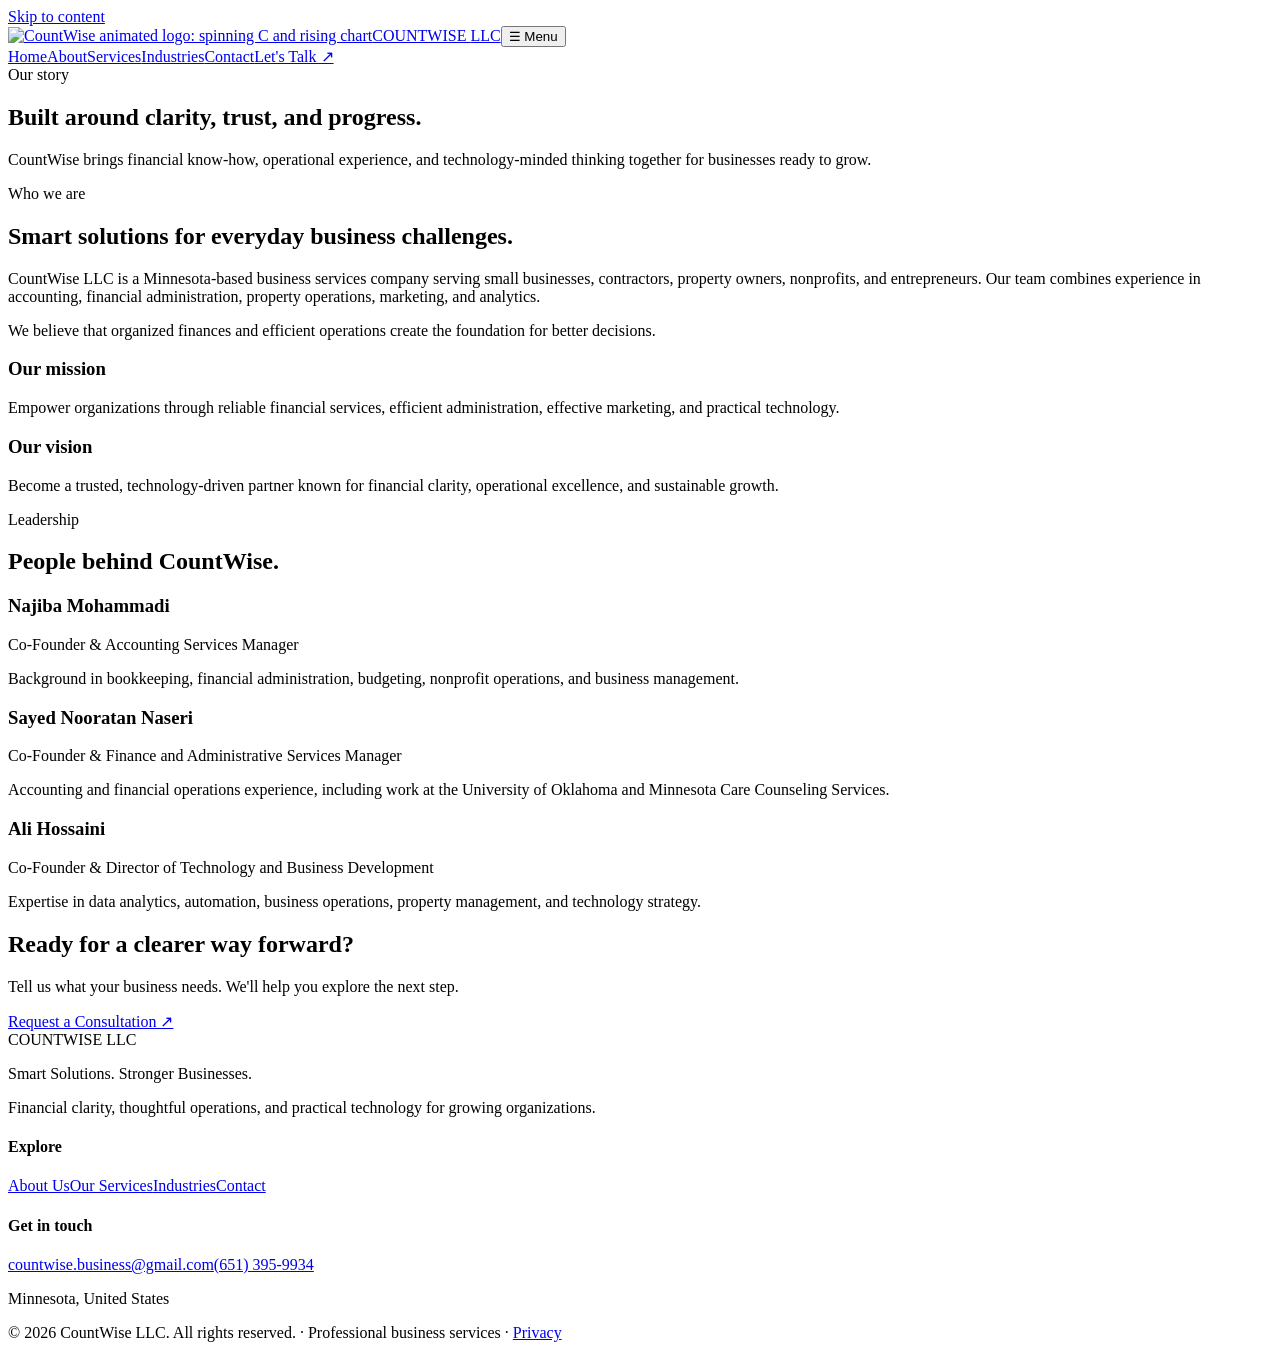
==== about.html @ b2b91c50 "Add files" ====
<!doctype html><html lang="en"><head><meta charset="utf-8"><meta name="viewport" content="width=device-width,initial-scale=1"><title>About Our Team | CountWise LLC</title><meta name="description" content="Meet the CountWise LLC leadership team and learn about our mission, vision and approach to business services."><meta name="theme-color" content="#091814"><link rel="canonical" href="https://countwisellc.com/about.html"><link rel="icon" href="assets/favicon.png" type="image/png"><link rel="stylesheet" href="assets/style.css"><meta property="og:type" content="website"><meta property="og:title" content="About Our Team | CountWise LLC"><meta property="og:description" content="Meet the CountWise LLC leadership team and learn about our mission, vision and approach to business services."><meta property="og:image" content="https://countwisellc.com/assets/countwise-logo.jpg"><meta property="og:url" content="https://countwisellc.com/about.html"><script type="application/ld+json">{"@context":"https://schema.org","@type":"ProfessionalService","name":"CountWise LLC","url":"https://countwisellc.com","email":"countwise.business@gmail.com","telephone":"+1-651-395-9934","areaServed":{"@type":"State","name":"Minnesota"},"description":"Bookkeeping, financial management, administrative services, marketing and technology solutions."}</script></head><body><a class="skip" href="#main">Skip to content</a><header class="top"><div class="container nav"><a class="brand" href="index.html" aria-label="CountWise LLC home"><img class="brandmark" src="assets/countwise-animated-mark.svg" alt="CountWise animated logo: spinning C and rising chart"><span>COUNTWISE <span>LLC</span></span></a><button class="menu" aria-label="Toggle navigation" aria-expanded="false" aria-controls="main-nav">☰ Menu</button><nav class="navlinks" id="main-nav" aria-label="Main navigation"><a href="index.html" class="" >Home</a><a href="about.html" class="active" aria-current="page">About</a><a href="services.html" class="" >Services</a><a href="industries.html" class="" >Industries</a><a href="contact.html" class="" >Contact</a><a class="button" href="contact.html">Let's Talk ↗</a></nav></div></header><main id="main"><section class="pagehero"><div class="container"><div class="eyebrow">Our story</div><h1>Built around clarity, trust, and progress.</h1><p>CountWise brings financial know-how, operational experience, and technology-minded thinking together for businesses ready to grow.</p></div></section><section class="section white"><div class="container split"><div><div class="eyebrow">Who we are</div><h2>Smart solutions for everyday business challenges.</h2><p>CountWise LLC is a Minnesota-based business services company serving small businesses, contractors, property owners, nonprofits, and entrepreneurs. Our team combines experience in accounting, financial administration, property operations, marketing, and analytics.</p><p>We believe that organized finances and efficient operations create the foundation for better decisions.</p></div><div class="featurebox"><h3>Our mission</h3><p>Empower organizations through reliable financial services, efficient administration, effective marketing, and practical technology.</p><h3>Our vision</h3><p>Become a trusted, technology-driven partner known for financial clarity, operational excellence, and sustainable growth.</p></div></div></section><section class="section"><div class="container"><div class="sectionhead"><div class="eyebrow">Leadership</div><h2>People behind CountWise.</h2></div><div class="team"><article class="card"><h3>Najiba Mohammadi</h3><div class="role">Co-Founder & Accounting Services Manager</div><p>Background in bookkeeping, financial administration, budgeting, nonprofit operations, and business management.</p></article><article class="card"><h3>Sayed Nooratan Naseri</h3><div class="role">Co-Founder & Finance and Administrative Services Manager</div><p>Accounting and financial operations experience, including work at the University of Oklahoma and Minnesota Care Counseling Services.</p></article><article class="card"><h3>Ali Hossaini</h3><div class="role">Co-Founder & Director of Technology and Business Development</div><p>Expertise in data analytics, automation, business operations, property management, and technology strategy.</p></article></div></div></section></main><section class="cta"><div class="container cta-inner"><div><h2>Ready for a clearer way forward?</h2><p>Tell us what your business needs. We'll help you explore the next step.</p></div><a class="button" href="contact.html">Request a Consultation ↗</a></div></section><footer class="footer"><div class="container"><div class="footgrid"><div><div class="brand">COUNTWISE <span>LLC</span></div><p>Smart Solutions. Stronger Businesses.</p><p>Financial clarity, thoughtful operations, and practical technology for growing organizations.</p></div><div><h4>Explore</h4><a href="about.html">About Us</a><a href="services.html">Our Services</a><a href="industries.html">Industries</a><a href="contact.html">Contact</a></div><div><h4>Get in touch</h4><a href="mailto:countwise.business@gmail.com">countwise.business@gmail.com</a><a href="tel:+16513959934">(651) 395-9934</a><p>Minnesota, United States</p></div></div><div class="copyright">© <span id="year">2026</span> CountWise LLC. All rights reserved. · Professional business services · <a style="display:inline" href="privacy.html">Privacy</a></div></div></footer><script src="assets/site.js" defer></script><script>document.getElementById('year').textContent=new Date().getFullYear()</script></body></html>
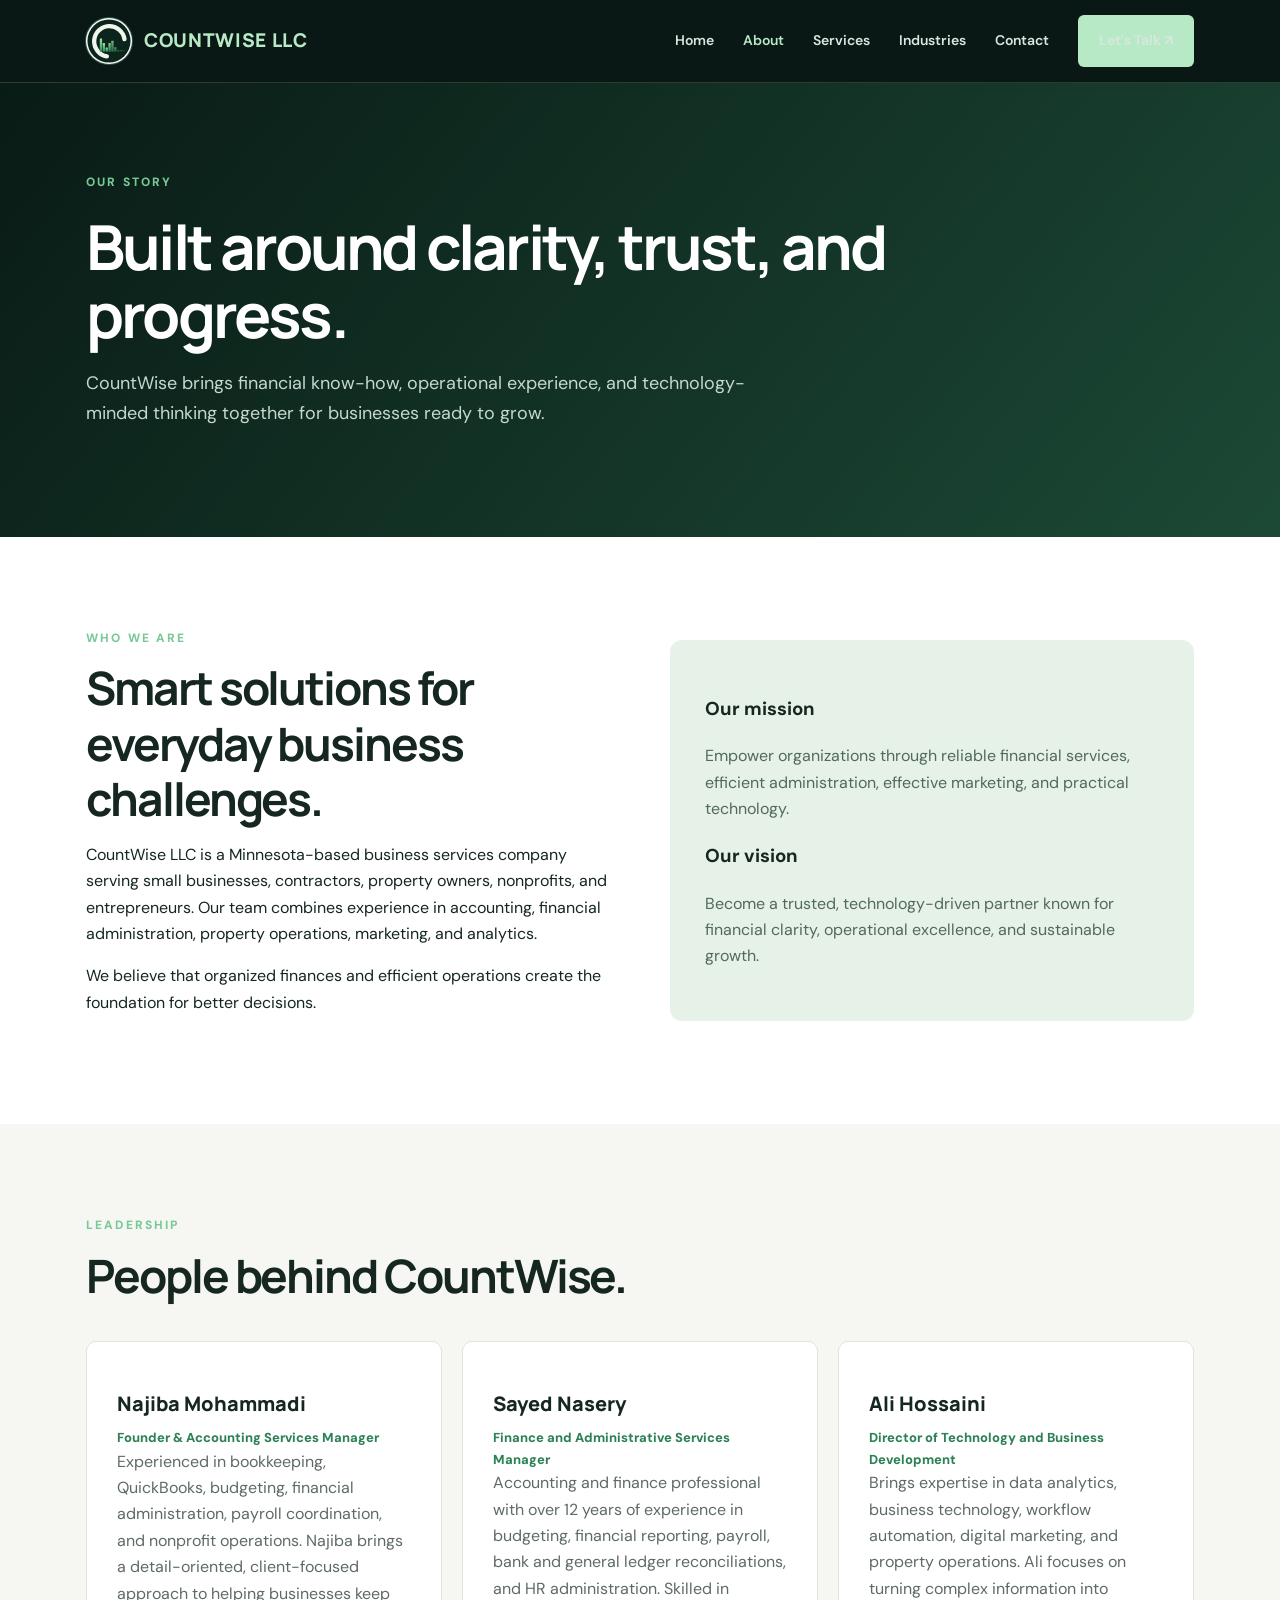
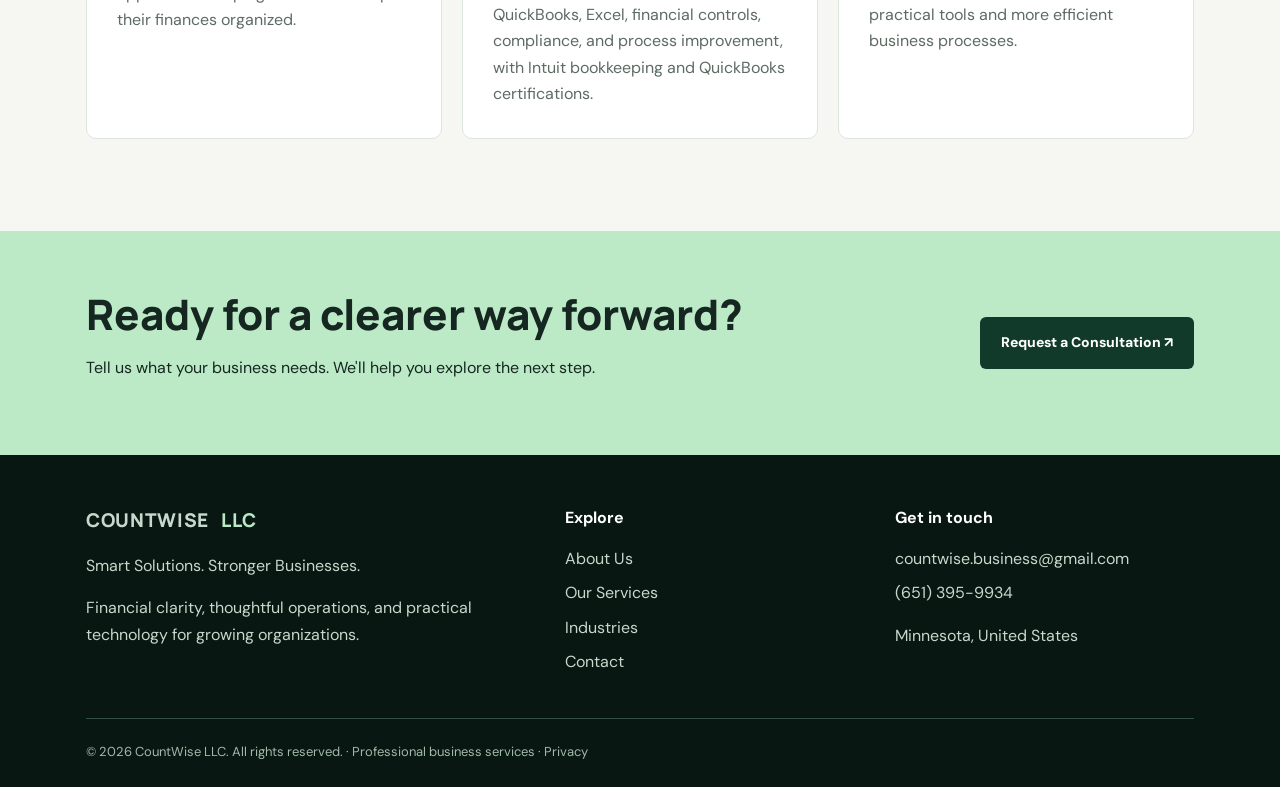
==== commit 8f855b9f: "Update CountWise leadership: Najiba founder; refreshed Sayed and Ali profiles" ====
--- a/about.html
+++ b/about.html
@@ -1 +1 @@
-<!doctype html><html lang="en"><head><meta charset="utf-8"><meta name="viewport" content="width=device-width,initial-scale=1"><title>About Our Team | CountWise LLC</title><meta name="description" content="Meet the CountWise LLC leadership team and learn about our mission, vision and approach to business services."><meta name="theme-color" content="#091814"><link rel="canonical" href="https://countwisellc.com/about.html"><link rel="icon" href="assets/favicon.png" type="image/png"><link rel="stylesheet" href="assets/style.css"><meta property="og:type" content="website"><meta property="og:title" content="About Our Team | CountWise LLC"><meta property="og:description" content="Meet the CountWise LLC leadership team and learn about our mission, vision and approach to business services."><meta property="og:image" content="https://countwisellc.com/assets/countwise-logo.jpg"><meta property="og:url" content="https://countwisellc.com/about.html"><script type="application/ld+json">{"@context":"https://schema.org","@type":"ProfessionalService","name":"CountWise LLC","url":"https://countwisellc.com","email":"countwise.business@gmail.com","telephone":"+1-651-395-9934","areaServed":{"@type":"State","name":"Minnesota"},"description":"Bookkeeping, financial management, administrative services, marketing and technology solutions."}</script></head><body><a class="skip" href="#main">Skip to content</a><header class="top"><div class="container nav"><a class="brand" href="index.html" aria-label="CountWise LLC home"><img class="brandmark" src="assets/countwise-animated-mark.svg" alt="CountWise animated logo: spinning C and rising chart"><span>COUNTWISE <span>LLC</span></span></a><button class="menu" aria-label="Toggle navigation" aria-expanded="false" aria-controls="main-nav">☰ Menu</button><nav class="navlinks" id="main-nav" aria-label="Main navigation"><a href="index.html" class="" >Home</a><a href="about.html" class="active" aria-current="page">About</a><a href="services.html" class="" >Services</a><a href="industries.html" class="" >Industries</a><a href="contact.html" class="" >Contact</a><a class="button" href="contact.html">Let's Talk ↗</a></nav></div></header><main id="main"><section class="pagehero"><div class="container"><div class="eyebrow">Our story</div><h1>Built around clarity, trust, and progress.</h1><p>CountWise brings financial know-how, operational experience, and technology-minded thinking together for businesses ready to grow.</p></div></section><section class="section white"><div class="container split"><div><div class="eyebrow">Who we are</div><h2>Smart solutions for everyday business challenges.</h2><p>CountWise LLC is a Minnesota-based business services company serving small businesses, contractors, property owners, nonprofits, and entrepreneurs. Our team combines experience in accounting, financial administration, property operations, marketing, and analytics.</p><p>We believe that organized finances and efficient operations create the foundation for better decisions.</p></div><div class="featurebox"><h3>Our mission</h3><p>Empower organizations through reliable financial services, efficient administration, effective marketing, and practical technology.</p><h3>Our vision</h3><p>Become a trusted, technology-driven partner known for financial clarity, operational excellence, and sustainable growth.</p></div></div></section><section class="section"><div class="container"><div class="sectionhead"><div class="eyebrow">Leadership</div><h2>People behind CountWise.</h2></div><div class="team"><article class="card"><h3>Najiba Mohammadi</h3><div class="role">Co-Founder & Accounting Services Manager</div><p>Background in bookkeeping, financial administration, budgeting, nonprofit operations, and business management.</p></article><article class="card"><h3>Sayed Nooratan Naseri</h3><div class="role">Co-Founder & Finance and Administrative Services Manager</div><p>Accounting and financial operations experience, including work at the University of Oklahoma and Minnesota Care Counseling Services.</p></article><article class="card"><h3>Ali Hossaini</h3><div class="role">Co-Founder & Director of Technology and Business Development</div><p>Expertise in data analytics, automation, business operations, property management, and technology strategy.</p></article></div></div></section></main><section class="cta"><div class="container cta-inner"><div><h2>Ready for a clearer way forward?</h2><p>Tell us what your business needs. We'll help you explore the next step.</p></div><a class="button" href="contact.html">Request a Consultation ↗</a></div></section><footer class="footer"><div class="container"><div class="footgrid"><div><div class="brand">COUNTWISE <span>LLC</span></div><p>Smart Solutions. Stronger Businesses.</p><p>Financial clarity, thoughtful operations, and practical technology for growing organizations.</p></div><div><h4>Explore</h4><a href="about.html">About Us</a><a href="services.html">Our Services</a><a href="industries.html">Industries</a><a href="contact.html">Contact</a></div><div><h4>Get in touch</h4><a href="mailto:countwise.business@gmail.com">countwise.business@gmail.com</a><a href="tel:+16513959934">(651) 395-9934</a><p>Minnesota, United States</p></div></div><div class="copyright">© <span id="year">2026</span> CountWise LLC. All rights reserved. · Professional business services · <a style="display:inline" href="privacy.html">Privacy</a></div></div></footer><script src="assets/site.js" defer></script><script>document.getElementById('year').textContent=new Date().getFullYear()</script></body></html>+<!doctype html><html lang="en"><head><meta charset="utf-8"><meta name="viewport" content="width=device-width,initial-scale=1"><title>About Our Team | CountWise LLC</title><meta name="description" content="Meet the CountWise LLC leadership team and learn about our mission, vision and approach to business services."><meta name="theme-color" content="#091814"><link rel="canonical" href="https://countwisellc.com/about.html"><link rel="icon" href="assets/favicon.png" type="image/png"><link rel="stylesheet" href="assets/style.css"><meta property="og:type" content="website"><meta property="og:title" content="About Our Team | CountWise LLC"><meta property="og:description" content="Meet the CountWise LLC leadership team and learn about our mission, vision and approach to business services."><meta property="og:image" content="https://countwisellc.com/assets/countwise-logo.jpg"><meta property="og:url" content="https://countwisellc.com/about.html"><script type="application/ld+json">{"@context":"https://schema.org","@type":"ProfessionalService","name":"CountWise LLC","url":"https://countwisellc.com","email":"countwise.business@gmail.com","telephone":"+1-651-395-9934","areaServed":{"@type":"State","name":"Minnesota"},"description":"Bookkeeping, financial management, administrative services, marketing and technology solutions."}</script></head><body><a class="skip" href="#main">Skip to content</a><header class="top"><div class="container nav"><a class="brand" href="index.html" aria-label="CountWise LLC home"><img class="brandmark" src="assets/countwise-animated-mark.svg" alt="CountWise animated logo: spinning C and rising chart"><span>COUNTWISE <span>LLC</span></span></a><button class="menu" aria-label="Toggle navigation" aria-expanded="false" aria-controls="main-nav">☰ Menu</button><nav class="navlinks" id="main-nav" aria-label="Main navigation"><a href="index.html" class="" >Home</a><a href="about.html" class="active" aria-current="page">About</a><a href="services.html" class="" >Services</a><a href="industries.html" class="" >Industries</a><a href="contact.html" class="" >Contact</a><a class="button" href="contact.html">Let's Talk ↗</a></nav></div></header><main id="main"><section class="pagehero"><div class="container"><div class="eyebrow">Our story</div><h1>Built around clarity, trust, and progress.</h1><p>CountWise brings financial know-how, operational experience, and technology-minded thinking together for businesses ready to grow.</p></div></section><section class="section white"><div class="container split"><div><div class="eyebrow">Who we are</div><h2>Smart solutions for everyday business challenges.</h2><p>CountWise LLC is a Minnesota-based business services company serving small businesses, contractors, property owners, nonprofits, and entrepreneurs. Our team combines experience in accounting, financial administration, property operations, marketing, and analytics.</p><p>We believe that organized finances and efficient operations create the foundation for better decisions.</p></div><div class="featurebox"><h3>Our mission</h3><p>Empower organizations through reliable financial services, efficient administration, effective marketing, and practical technology.</p><h3>Our vision</h3><p>Become a trusted, technology-driven partner known for financial clarity, operational excellence, and sustainable growth.</p></div></div></section><section class="section"><div class="container"><div class="sectionhead"><div class="eyebrow">Leadership</div><h2>People behind CountWise.</h2></div><div class="team"><article class="card"><h3>Najiba Mohammadi</h3><div class="role">Founder & Accounting Services Manager</div><p>Experienced in bookkeeping, QuickBooks, budgeting, financial administration, payroll coordination, and nonprofit operations. Najiba brings a detail-oriented, client-focused approach to helping businesses keep their finances organized.</p></article><article class="card"><h3>Sayed Nasery</h3><div class="role">Finance and Administrative Services Manager</div><p>Accounting and finance professional with over 12 years of experience in budgeting, financial reporting, payroll, bank and general ledger reconciliations, and HR administration. Skilled in QuickBooks, Excel, financial controls, compliance, and process improvement, with Intuit bookkeeping and QuickBooks certifications.</p></article><article class="card"><h3>Ali Hossaini</h3><div class="role">Director of Technology and Business Development</div><p>Brings expertise in data analytics, business technology, workflow automation, digital marketing, and property operations. Ali focuses on turning complex information into practical tools and more efficient business processes.</p></article></div></div></section></main><section class="cta"><div class="container cta-inner"><div><h2>Ready for a clearer way forward?</h2><p>Tell us what your business needs. We'll help you explore the next step.</p></div><a class="button" href="contact.html">Request a Consultation ↗</a></div></section><footer class="footer"><div class="container"><div class="footgrid"><div><div class="brand">COUNTWISE <span>LLC</span></div><p>Smart Solutions. Stronger Businesses.</p><p>Financial clarity, thoughtful operations, and practical technology for growing organizations.</p></div><div><h4>Explore</h4><a href="about.html">About Us</a><a href="services.html">Our Services</a><a href="industries.html">Industries</a><a href="contact.html">Contact</a></div><div><h4>Get in touch</h4><a href="mailto:countwise.business@gmail.com">countwise.business@gmail.com</a><a href="tel:+16513959934">(651) 395-9934</a><p>Minnesota, United States</p></div></div><div class="copyright">© <span id="year">2026</span> CountWise LLC. All rights reserved. · Professional business services · <a style="display:inline" href="privacy.html">Privacy</a></div></div></footer><script src="assets/site.js" defer></script><script>document.getElementById('year').textContent=new Date().getFullYear()</script></body></html>
--- a/assets/style.css
+++ b/assets/style.css
@@ -0,0 +1,13 @@
+@import url('https://fonts.googleapis.com/css2?family=DM+Sans:wght@400;500;600;700&family=Manrope:wght@400;500;600;700;800&display=swap');
+:root{--bg:#091814;--deep:#102820;--panel:#17372d;--mint:#b8e9c7;--lime:#8fcb9b;--ink:#152720;--cream:#f6f7f2;--muted:#aebfb6;--line:rgba(255,255,255,.15)}*{box-sizing:border-box}html{scroll-behavior:smooth}body{margin:0;font:16px/1.65 'DM Sans',sans-serif;color:var(--ink);background:var(--cream)}a{color:inherit;text-decoration:none}button,input,textarea,select{font:inherit}a:focus-visible,button:focus-visible,input:focus-visible,textarea:focus-visible,select:focus-visible{outline:3px solid #76d5a1;outline-offset:3px}.container{max-width:1160px;margin:auto;padding:0 26px}.top{background:var(--bg);color:white;position:sticky;top:0;z-index:20;border-bottom:1px solid var(--line)}.nav{display:flex;align-items:center;justify-content:space-between;min-height:82px;gap:24px}.brand{display:flex;align-items:center;gap:12px;font-family:Manrope,sans-serif;font-size:19px;font-weight:800;letter-spacing:.035em}.brandmark{width:46px;height:46px;background:white;border-radius:10px;object-fit:cover;object-position:center}.brand span{color:var(--mint)}.navlinks{display:flex;align-items:center;gap:29px}.navlinks a{font-size:14px;font-weight:600;color:#d8e7df}.navlinks a:hover,.navlinks a.active{color:var(--mint)}.button{display:inline-flex;align-items:center;justify-content:center;gap:10px;border:1px solid transparent;background:var(--mint);color:#0d2b1b;border-radius:6px;padding:13px 20px;font-weight:800;font-size:14px;cursor:pointer;transition:.2s}.button:hover{transform:translateY(-2px);background:#d5f5dc}.button.outline{background:transparent;border-color:#789889;color:#fff}.button.outline:hover{background:#203e32}.menu{display:none;background:none;border:1px solid #587266;color:#fff;padding:8px 12px;border-radius:5px;cursor:pointer}.hero{background:radial-gradient(ellipse at 85% 20%,#245642 0%,transparent 42%),linear-gradient(135deg,#081711,#123126);color:white;overflow:hidden}.hero-inner{display:grid;grid-template-columns:1.1fr .9fr;align-items:center;gap:55px;padding-top:100px;padding-bottom:110px}.eyebrow{color:#79c998;font-weight:800;text-transform:uppercase;letter-spacing:.18em;font-size:12px}.hero h1,.pagehero h1{font-family:Manrope,sans-serif;font-size:clamp(43px,5.2vw,72px);line-height:1.1;letter-spacing:-.055em;margin:20px 0}.hero h1 em{font-style:normal;color:var(--mint)}.hero p{font-size:18px;color:#c5d8ce;max-width:580px}.actions{display:flex;flex-wrap:wrap;gap:12px;margin-top:30px}.hero-art{position:relative;border:1px solid #4a6a59;background:linear-gradient(160deg,#214735,#10261d);border-radius:18px;min-height:390px;padding:28px;box-shadow:0 30px 70px #0004}.arthead{display:flex;justify-content:space-between;color:#c4dfd0;font-size:12px;text-transform:uppercase;letter-spacing:.1em}.bars{height:210px;display:flex;align-items:end;gap:13px;border-bottom:1px solid #709d80;padding:20px 4px 0}.bars span{flex:1;background:linear-gradient(#c4efcb,#438f62);border-radius:6px 6px 0 0}.artfoot{display:flex;justify-content:space-between;align-items:end;margin-top:22px}.artfoot strong{font:800 32px Manrope;color:white}.artfoot small{color:#b2d2bf}.section{padding:92px 0}.section.white{background:white}.section.dark{background:var(--deep);color:white}.sectionhead{max-width:720px;margin-bottom:38px}.section h2,.pagehero h1{font-family:Manrope,sans-serif;letter-spacing:-.045em}.section h2{font-size:clamp(30px,4vw,46px);line-height:1.2;margin:12px 0}.sectionhead p{color:#5d6b63;font-size:17px}.dark .sectionhead p{color:#b7cfc0}.grid{display:grid;grid-template-columns:repeat(3,1fr);gap:20px}.card{padding:30px;border:1px solid #dce6dd;background:#fff;border-radius:10px;transition:transform .2s}.card:hover{transform:translateY(-4px)}.card .number{color:#31845a;font-size:12px;font-weight:800;letter-spacing:.12em}.card h3{font:800 20px/1.35 Manrope;margin:18px 0 10px}.card p{color:#5d6b63;margin:0}.card a{display:inline-block;color:#216f49;font-weight:800;margin-top:20px}.dark .card{background:#18392e;border-color:#36594a;color:white}.dark .card p{color:#bed1c4}.dark .card a{color:var(--mint)}.split{display:grid;grid-template-columns:1fr 1fr;gap:60px;align-items:center}.featurebox{background:#e6f1e8;border-radius:12px;padding:35px}.featurebox strong{font:800 25px Manrope}.featurebox p{color:#526a5a}.pill{display:inline-block;padding:7px 13px;border-radius:30px;background:#e4f1e7;color:#24673f;font-size:12px;font-weight:800;margin:5px 5px 5px 0}.clients{display:grid;grid-template-columns:repeat(2,1fr);gap:20px}.client{padding:28px;border:1px solid #d9e6da;border-radius:10px;background:#fff}.client strong{font:800 20px Manrope}.client p{color:#66746a}.cta{background:#bceac7;padding:58px 0}.cta-inner{display:flex;align-items:center;justify-content:space-between;gap:28px}.cta h2{font:800 clamp(27px,4vw,42px)/1.2 Manrope;margin:0 0 10px}.cta .button{background:#123a2a;color:white}.pagehero{background:linear-gradient(130deg,#091b15,#1c4936);color:white;padding:90px 0}.pagehero h1{font-size:clamp(40px,5vw,62px);max-width:820px}.pagehero p{color:#c5d8ce;font-size:18px;max-width:720px}.bullets{padding-left:20px;color:#526a5a}.bullets li{margin:8px 0}.team{display:grid;grid-template-columns:repeat(3,1fr);gap:20px}.team .card{min-height:265px}.role{color:#2c8155;font-weight:800;font-size:13px}.service{padding:32px 0;border-bottom:1px solid #d6e4d8}.service h2{font:800 29px Manrope}.service .columns{display:grid;grid-template-columns:1fr 1.25fr;gap:45px}.service p{color:#5a6d61}.service ul{columns:2;padding-left:18px}.service li{break-inside:avoid;margin-bottom:9px}.contactgrid{display:grid;grid-template-columns:.85fr 1.15fr;gap:38px}.contactcard{background:var(--deep);color:white;padding:34px;border-radius:12px}.contactcard a{color:var(--mint)}.form{background:white;padding:34px;border:1px solid #d9e6da;border-radius:12px}.form label{display:block;font-weight:700;font-size:14px;margin:14px 0 6px}.form input,.form textarea,.form select{width:100%;padding:12px 13px;border:1px solid #cbd8cf;border-radius:6px;background:#fff}.form textarea{min-height:125px}.form small{display:block;color:#607568;margin-top:14px}.footer{background:#081711;color:#c5d9cc;padding:50px 0 24px}.footgrid{display:grid;grid-template-columns:1.5fr 1fr 1fr;gap:30px}.footer a{display:block;margin:8px 0}.footer a:hover{color:white}.footer h4{color:white;margin:0 0 14px}.copyright{border-top:1px solid #345043;margin-top:35px;padding-top:22px;font-size:13px;color:#a2b9aa}.notice{font-size:13px;color:#64756a}.skip{position:absolute;left:-9999px}.skip:focus{left:15px;top:15px;z-index:99;background:white;padding:12px}.reveal{opacity:0;transform:translateY(12px);transition:opacity .5s,transform .5s}.reveal.visible{opacity:1;transform:none}@media(max-width:850px){.navlinks{display:none;position:absolute;top:82px;left:0;right:0;background:#0b2118;padding:20px 26px;flex-direction:column;align-items:start}.navlinks.open{display:flex}.menu{display:block}.hero-inner,.split,.contactgrid{grid-template-columns:1fr}.hero-inner{padding-top:65px}.hero-art{min-height:300px}.grid,.team{grid-template-columns:repeat(2,1fr)}.service .columns{grid-template-columns:1fr;gap:0}}@media(max-width:600px){.container{padding:0 20px}.section{padding:65px 0}.grid,.team,.clients,.footgrid{grid-template-columns:1fr}.hero h1{font-size:44px}.hero-art{display:none}.cta-inner{display:block}.cta .button{margin-top:18px}.service ul{columns:1}.pagehero{padding:65px 0}.brand{font-size:17px}}
+
+/* Premium motion system */
+:root{--gold:#c6ac72}body{overflow-x:hidden}.top{transition:box-shadow .3s,background .3s,backdrop-filter .3s}.top.scrolled{background:rgba(7,23,17,.93);backdrop-filter:blur(18px);box-shadow:0 12px 32px #0003}.brandmark{position:relative;z-index:1;transition:transform .5s,box-shadow .5s}.brand:hover .brandmark{transform:rotate(-8deg) scale(1.07);box-shadow:0 0 0 4px #78d4a044}.brand{position:relative}.brand:before{content:"";position:absolute;left:-5px;top:50%;width:54px;height:54px;transform:translateY(-50%);border:1px dashed #8fcb9b80;border-radius:50%;animation:logo-spin 18s linear infinite;pointer-events:none}.hero{position:relative}.hero:before{content:"";position:absolute;inset:0;background-image:radial-gradient(#9ed4a222 1px,transparent 1px);background-size:30px 30px;mask-image:linear-gradient(to right,transparent,#000);pointer-events:none}.hero h1{animation:rise-in .8s ease both}.hero p,.hero .actions{animation:rise-in .85s .15s ease both}.hero-art{animation:rise-in 1s .2s ease both}.premium-art{isolation:isolate}.orbit{position:absolute;pointer-events:none;border:1px dashed #8fe0b36e;border-radius:50%;z-index:-1;animation:logo-spin 28s linear infinite}.orbit-one{width:480px;height:480px;top:-48px;left:-50px}.orbit-two{width:380px;height:380px;top:0;left:0;border-color:#d2bb8066;animation-direction:reverse;animation-duration:23s}.floating-chip{position:absolute;z-index:2;border:1px solid #91cba98a;background:#12382deb;color:#d6f6de;padding:9px 15px;border-radius:40px;font-size:12px;box-shadow:0 12px 30px #0004;animation:floaty 5s ease-in-out infinite}.chip-one{top:-20px;right:12px}.chip-two{bottom:-16px;left:-26px;animation-delay:-2s}.bars span{transform-origin:bottom;animation:bar-grow 1.1s ease-out both}.bars span:nth-child(2){animation-delay:.08s}.bars span:nth-child(3){animation-delay:.16s}.bars span:nth-child(4){animation-delay:.24s}.bars span:nth-child(5){animation-delay:.32s}.bars span:nth-child(6){animation-delay:.4s}.bars span:nth-child(7){animation-delay:.48s}.ticker{background:#b8e9c7;overflow:hidden;white-space:nowrap;padding:13px 0;color:#163728;font:800 12px Manrope;letter-spacing:.15em}.ticker-track{width:max-content;animation:marquee 34s linear infinite}.ticker-track b{margin:0 24px;color:#35825a}.process-section{background:#eef3ed}.process-visual{position:relative;display:grid;grid-template-columns:repeat(4,1fr);gap:20px;margin-top:55px}.process-line{position:absolute;top:42px;left:12%;right:12%;height:2px;background:linear-gradient(90deg,#5a9d73,#c1ab74,#5a9d73)}.process-step{position:relative;text-align:center;padding:0 12px}.step-symbol{position:relative;display:grid;place-items:center;margin:0 auto 23px;width:86px;height:86px;background:#133d2b;border:1px solid #c5d9c6;border-radius:50%;color:#b8e9c7;font-size:35px;box-shadow:0 0 0 9px #eef3ed;transition:transform .3s}.process-step:hover .step-symbol{transform:translateY(-8px) rotate(9deg)}.step-num{color:#3d8d60;font-size:11px;font-weight:800;letter-spacing:.13em}.process-step h3{font:800 23px Manrope;margin:9px 0}.process-step p{color:#5a6d61;font-size:14px;margin:0}.spotlight-section{background:radial-gradient(circle at 85% 30%,#27523e,transparent 48%),#0b2018}.spotlight-section p{color:#c1d7c8}.dashboard{padding:26px;background:linear-gradient(145deg,#173b2b,#0c2119);border:1px solid #547a62;border-radius:20px;box-shadow:0 25px 60px #0005}.dashboard-top,.dashboard-bottom{display:flex;justify-content:space-between;gap:10px;font-size:10px;font-weight:800;letter-spacing:.13em;color:#a5c9ae}.live-dot{color:#e6d7a5}.dashboard-grid{display:grid;grid-template-columns:1fr 1fr;gap:12px;margin:24px 0}.dashboard-stat{padding:16px;border:1px solid #4b735b;background:#1e4833;border-radius:12px}.dashboard-stat small,.dashboard-stat span{display:block;color:#a4c5af;font-size:11px}.dashboard-stat strong{display:block;color:white;font:800 18px Manrope;margin:8px 0}.chart-caption{font-size:12px;color:#d7ead9}.signal-chart{display:flex;align-items:end;gap:14px;height:135px;border-bottom:1px solid #648c70;padding-top:20px;margin-bottom:18px}.signal-chart span{flex:1;height:var(--bar);border-radius:5px 5px 0 0;background:linear-gradient(#d4eab4,#56a875);transform-origin:bottom;animation:bar-grow 1.2s both}.sectionhead h2{max-width:740px}.card{transition:transform .35s,box-shadow .35s,border-color .35s}.card:hover{box-shadow:0 22px 45px #12372215;border-color:#8ac5a0}.button{transition:transform .25s,background .25s,box-shadow .25s}.button:hover{box-shadow:0 8px 25px #70bc8a3b}@keyframes logo-spin{to{transform:translateY(-50%) rotate(360deg)}}@keyframes rise-in{from{opacity:0;transform:translateY(22px)}to{opacity:1;transform:translateY(0)}}@keyframes floaty{50%{transform:translateY(-12px)}}@keyframes bar-grow{from{transform:scaleY(.12);opacity:.4}to{transform:scaleY(1);opacity:1}}@keyframes marquee{to{transform:translateX(-50%)}}@media(max-width:850px){.process-visual{grid-template-columns:repeat(2,1fr);row-gap:35px}.process-line{display:none}}@media(max-width:600px){.process-visual{grid-template-columns:1fr}.process-step{max-width:350px;margin:auto}.hero-art{display:block;min-height:320px;margin:35px 10px 0}.hero-inner{gap:0}.orbit-one{width:320px;height:320px}.orbit-two{width:280px;height:280px}.chip-two{left:0}.dashboard-grid{grid-template-columns:1fr}.brand:before{display:none}}@media(prefers-reduced-motion:reduce){*,*:before,*:after{animation-duration:.01ms!important;animation-iteration-count:1!important;transition-duration:.01ms!important;scroll-behavior:auto!important}.reveal{opacity:1;transform:none}}
+
+/* CountWise animated identity v3 */
+.brandmark{width:46px;height:46px;object-fit:contain;border-radius:50%;box-shadow:0 0 0 1px #88d3a755}
+.brand:hover .brandmark{transform:none;box-shadow:0 0 0 3px #88d3a777}
+.brand:before{display:none}
+.hero-logo-animation{display:flex;align-items:center;gap:12px;margin:0 0 12px;color:#a8e8b8;font-size:11px;font-weight:800;letter-spacing:.19em}
+.hero-logo-animation img{width:82px;height:82px;border-radius:50%;filter:drop-shadow(0 0 16px #4ba77466)}
+@media(max-width:600px){.hero-logo-animation img{width:64px;height:64px}}
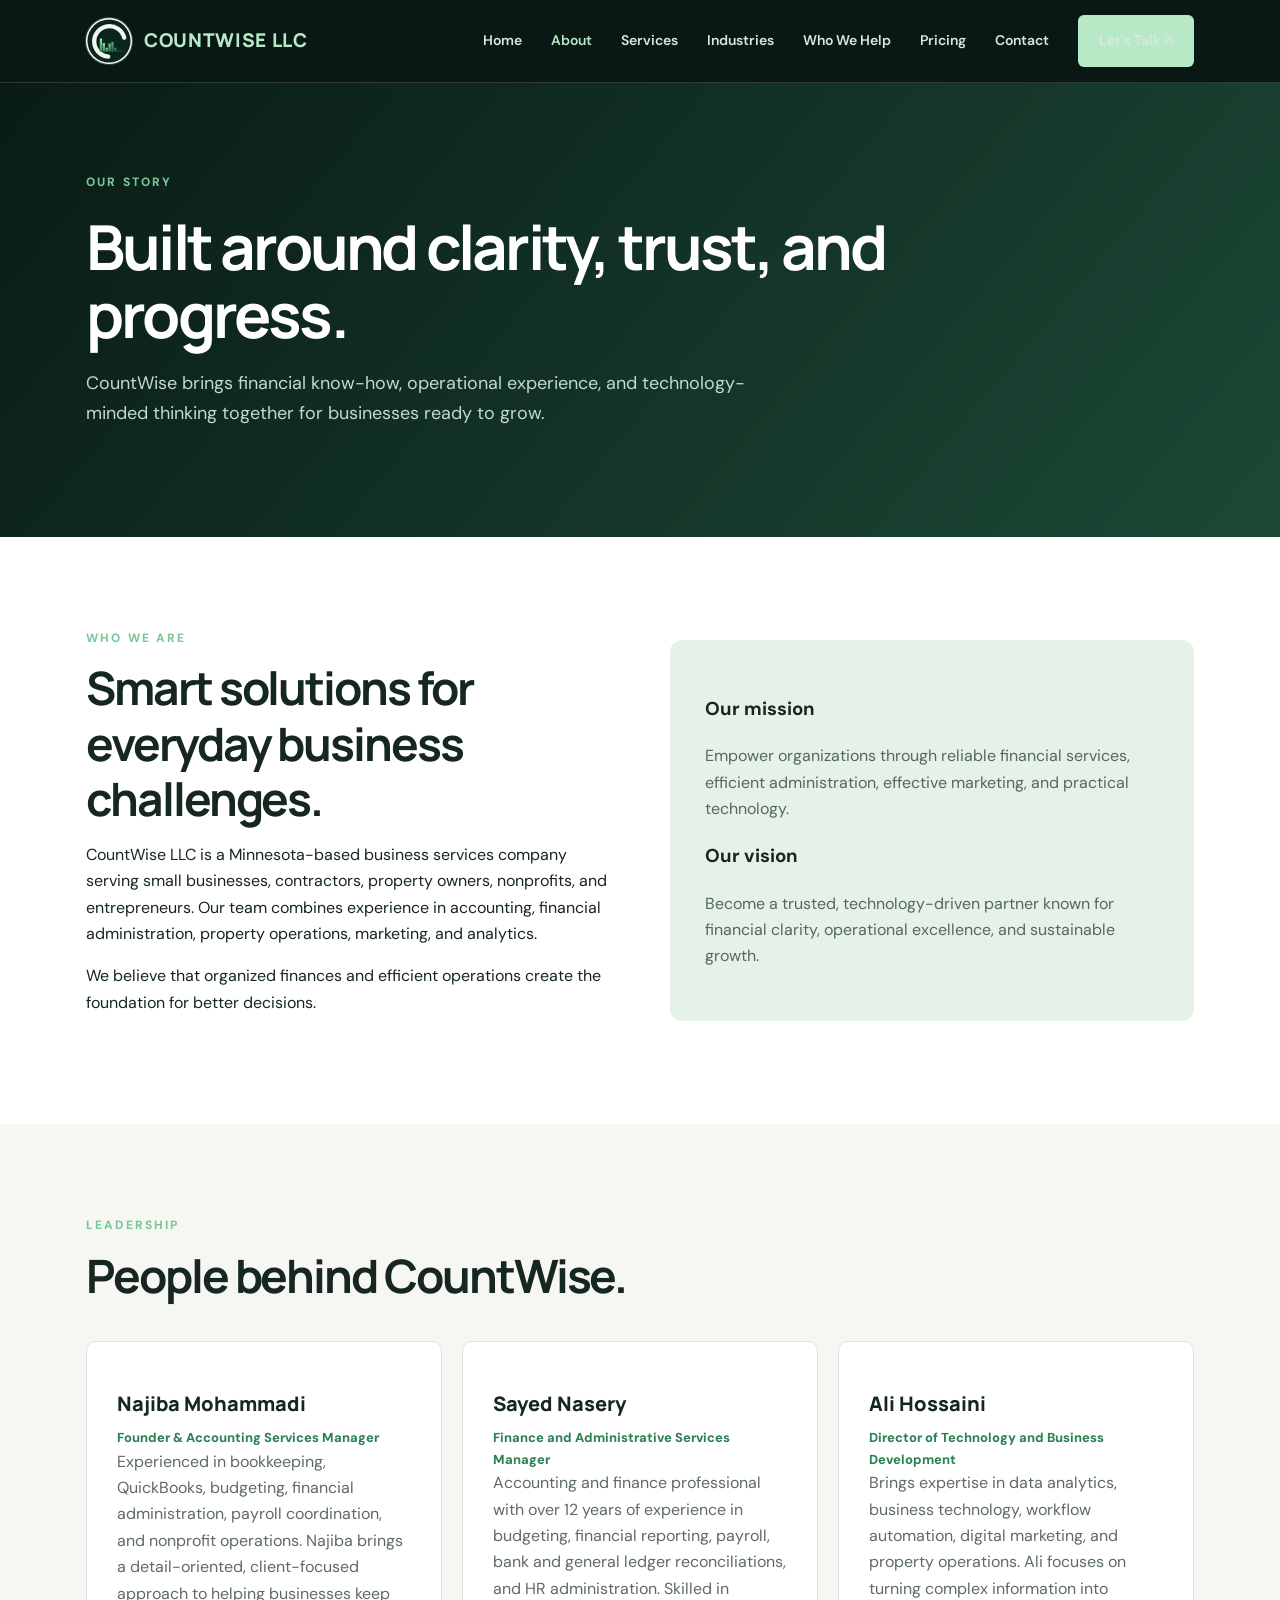
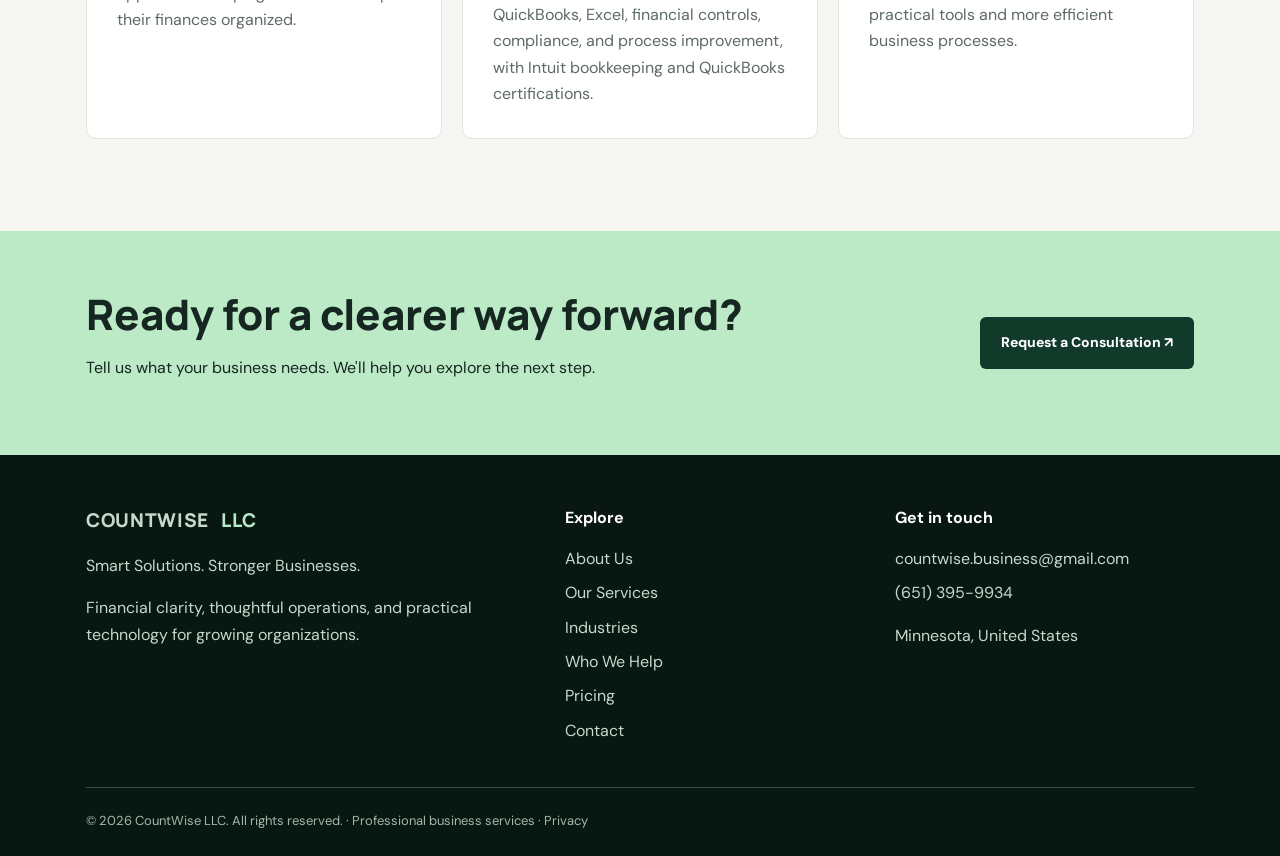
==== commit ee6a71e1: "Connect Who We Help and Pricing pages to navigation" ====
--- a/about.html
+++ b/about.html
@@ -1 +1 @@
-<!doctype html><html lang="en"><head><meta charset="utf-8"><meta name="viewport" content="width=device-width,initial-scale=1"><title>About Our Team | CountWise LLC</title><meta name="description" content="Meet the CountWise LLC leadership team and learn about our mission, vision and approach to business services."><meta name="theme-color" content="#091814"><link rel="canonical" href="https://countwisellc.com/about.html"><link rel="icon" href="assets/favicon.png" type="image/png"><link rel="stylesheet" href="assets/style.css"><meta property="og:type" content="website"><meta property="og:title" content="About Our Team | CountWise LLC"><meta property="og:description" content="Meet the CountWise LLC leadership team and learn about our mission, vision and approach to business services."><meta property="og:image" content="https://countwisellc.com/assets/countwise-logo.jpg"><meta property="og:url" content="https://countwisellc.com/about.html"><script type="application/ld+json">{"@context":"https://schema.org","@type":"ProfessionalService","name":"CountWise LLC","url":"https://countwisellc.com","email":"countwise.business@gmail.com","telephone":"+1-651-395-9934","areaServed":{"@type":"State","name":"Minnesota"},"description":"Bookkeeping, financial management, administrative services, marketing and technology solutions."}</script></head><body><a class="skip" href="#main">Skip to content</a><header class="top"><div class="container nav"><a class="brand" href="index.html" aria-label="CountWise LLC home"><img class="brandmark" src="assets/countwise-animated-mark.svg" alt="CountWise animated logo: spinning C and rising chart"><span>COUNTWISE <span>LLC</span></span></a><button class="menu" aria-label="Toggle navigation" aria-expanded="false" aria-controls="main-nav">☰ Menu</button><nav class="navlinks" id="main-nav" aria-label="Main navigation"><a href="index.html" class="" >Home</a><a href="about.html" class="active" aria-current="page">About</a><a href="services.html" class="" >Services</a><a href="industries.html" class="" >Industries</a><a href="contact.html" class="" >Contact</a><a class="button" href="contact.html">Let's Talk ↗</a></nav></div></header><main id="main"><section class="pagehero"><div class="container"><div class="eyebrow">Our story</div><h1>Built around clarity, trust, and progress.</h1><p>CountWise brings financial know-how, operational experience, and technology-minded thinking together for businesses ready to grow.</p></div></section><section class="section white"><div class="container split"><div><div class="eyebrow">Who we are</div><h2>Smart solutions for everyday business challenges.</h2><p>CountWise LLC is a Minnesota-based business services company serving small businesses, contractors, property owners, nonprofits, and entrepreneurs. Our team combines experience in accounting, financial administration, property operations, marketing, and analytics.</p><p>We believe that organized finances and efficient operations create the foundation for better decisions.</p></div><div class="featurebox"><h3>Our mission</h3><p>Empower organizations through reliable financial services, efficient administration, effective marketing, and practical technology.</p><h3>Our vision</h3><p>Become a trusted, technology-driven partner known for financial clarity, operational excellence, and sustainable growth.</p></div></div></section><section class="section"><div class="container"><div class="sectionhead"><div class="eyebrow">Leadership</div><h2>People behind CountWise.</h2></div><div class="team"><article class="card"><h3>Najiba Mohammadi</h3><div class="role">Founder & Accounting Services Manager</div><p>Experienced in bookkeeping, QuickBooks, budgeting, financial administration, payroll coordination, and nonprofit operations. Najiba brings a detail-oriented, client-focused approach to helping businesses keep their finances organized.</p></article><article class="card"><h3>Sayed Nasery</h3><div class="role">Finance and Administrative Services Manager</div><p>Accounting and finance professional with over 12 years of experience in budgeting, financial reporting, payroll, bank and general ledger reconciliations, and HR administration. Skilled in QuickBooks, Excel, financial controls, compliance, and process improvement, with Intuit bookkeeping and QuickBooks certifications.</p></article><article class="card"><h3>Ali Hossaini</h3><div class="role">Director of Technology and Business Development</div><p>Brings expertise in data analytics, business technology, workflow automation, digital marketing, and property operations. Ali focuses on turning complex information into practical tools and more efficient business processes.</p></article></div></div></section></main><section class="cta"><div class="container cta-inner"><div><h2>Ready for a clearer way forward?</h2><p>Tell us what your business needs. We'll help you explore the next step.</p></div><a class="button" href="contact.html">Request a Consultation ↗</a></div></section><footer class="footer"><div class="container"><div class="footgrid"><div><div class="brand">COUNTWISE <span>LLC</span></div><p>Smart Solutions. Stronger Businesses.</p><p>Financial clarity, thoughtful operations, and practical technology for growing organizations.</p></div><div><h4>Explore</h4><a href="about.html">About Us</a><a href="services.html">Our Services</a><a href="industries.html">Industries</a><a href="contact.html">Contact</a></div><div><h4>Get in touch</h4><a href="mailto:countwise.business@gmail.com">countwise.business@gmail.com</a><a href="tel:+16513959934">(651) 395-9934</a><p>Minnesota, United States</p></div></div><div class="copyright">© <span id="year">2026</span> CountWise LLC. All rights reserved. · Professional business services · <a style="display:inline" href="privacy.html">Privacy</a></div></div></footer><script src="assets/site.js" defer></script><script>document.getElementById('year').textContent=new Date().getFullYear()</script></body></html>+<!doctype html><html lang="en"><head><meta charset="utf-8"><meta name="viewport" content="width=device-width,initial-scale=1"><title>About Our Team | CountWise LLC</title><meta name="description" content="Meet the CountWise LLC leadership team and learn about our mission, vision and approach to business services."><meta name="theme-color" content="#091814"><link rel="canonical" href="https://countwisellc.com/about.html"><link rel="icon" href="assets/favicon.png" type="image/png"><link rel="stylesheet" href="assets/style.css"><meta property="og:type" content="website"><meta property="og:title" content="About Our Team | CountWise LLC"><meta property="og:description" content="Meet the CountWise LLC leadership team and learn about our mission, vision and approach to business services."><meta property="og:image" content="https://countwisellc.com/assets/countwise-logo.jpg"><meta property="og:url" content="https://countwisellc.com/about.html"><script type="application/ld+json">{"@context":"https://schema.org","@type":"ProfessionalService","name":"CountWise LLC","url":"https://countwisellc.com","email":"countwise.business@gmail.com","telephone":"+1-651-395-9934","areaServed":{"@type":"State","name":"Minnesota"},"description":"Bookkeeping, financial management, administrative services, marketing and technology solutions."}</script></head><body><a class="skip" href="#main">Skip to content</a><header class="top"><div class="container nav"><a class="brand" href="index.html" aria-label="CountWise LLC home"><img class="brandmark" src="assets/countwise-animated-mark.svg" alt="CountWise animated logo: spinning C and rising chart"><span>COUNTWISE <span>LLC</span></span></a><button class="menu" aria-label="Toggle navigation" aria-expanded="false" aria-controls="main-nav">☰ Menu</button><nav class="navlinks" id="main-nav" aria-label="Main navigation"><a href="index.html" class="" >Home</a><a href="about.html" class="active" aria-current="page">About</a><a href="services.html" class="" >Services</a><a href="industries.html" class="" >Industries</a><a href="who-we-help.html">Who We Help</a><a href="pricing.html">Pricing</a><a href="contact.html" class="" >Contact</a><a class="button" href="contact.html">Let's Talk ↗</a></nav></div></header><main id="main"><section class="pagehero"><div class="container"><div class="eyebrow">Our story</div><h1>Built around clarity, trust, and progress.</h1><p>CountWise brings financial know-how, operational experience, and technology-minded thinking together for businesses ready to grow.</p></div></section><section class="section white"><div class="container split"><div><div class="eyebrow">Who we are</div><h2>Smart solutions for everyday business challenges.</h2><p>CountWise LLC is a Minnesota-based business services company serving small businesses, contractors, property owners, nonprofits, and entrepreneurs. Our team combines experience in accounting, financial administration, property operations, marketing, and analytics.</p><p>We believe that organized finances and efficient operations create the foundation for better decisions.</p></div><div class="featurebox"><h3>Our mission</h3><p>Empower organizations through reliable financial services, efficient administration, effective marketing, and practical technology.</p><h3>Our vision</h3><p>Become a trusted, technology-driven partner known for financial clarity, operational excellence, and sustainable growth.</p></div></div></section><section class="section"><div class="container"><div class="sectionhead"><div class="eyebrow">Leadership</div><h2>People behind CountWise.</h2></div><div class="team"><article class="card"><h3>Najiba Mohammadi</h3><div class="role">Founder & Accounting Services Manager</div><p>Experienced in bookkeeping, QuickBooks, budgeting, financial administration, payroll coordination, and nonprofit operations. Najiba brings a detail-oriented, client-focused approach to helping businesses keep their finances organized.</p></article><article class="card"><h3>Sayed Nasery</h3><div class="role">Finance and Administrative Services Manager</div><p>Accounting and finance professional with over 12 years of experience in budgeting, financial reporting, payroll, bank and general ledger reconciliations, and HR administration. Skilled in QuickBooks, Excel, financial controls, compliance, and process improvement, with Intuit bookkeeping and QuickBooks certifications.</p></article><article class="card"><h3>Ali Hossaini</h3><div class="role">Director of Technology and Business Development</div><p>Brings expertise in data analytics, business technology, workflow automation, digital marketing, and property operations. Ali focuses on turning complex information into practical tools and more efficient business processes.</p></article></div></div></section></main><section class="cta"><div class="container cta-inner"><div><h2>Ready for a clearer way forward?</h2><p>Tell us what your business needs. We'll help you explore the next step.</p></div><a class="button" href="contact.html">Request a Consultation ↗</a></div></section><footer class="footer"><div class="container"><div class="footgrid"><div><div class="brand">COUNTWISE <span>LLC</span></div><p>Smart Solutions. Stronger Businesses.</p><p>Financial clarity, thoughtful operations, and practical technology for growing organizations.</p></div><div><h4>Explore</h4><a href="about.html">About Us</a><a href="services.html">Our Services</a><a href="industries.html">Industries</a><a href="who-we-help.html">Who We Help</a><a href="pricing.html">Pricing</a><a href="contact.html">Contact</a></div><div><h4>Get in touch</h4><a href="mailto:countwise.business@gmail.com">countwise.business@gmail.com</a><a href="tel:+16513959934">(651) 395-9934</a><p>Minnesota, United States</p></div></div><div class="copyright">© <span id="year">2026</span> CountWise LLC. All rights reserved. · Professional business services · <a style="display:inline" href="privacy.html">Privacy</a></div></div></footer><script src="assets/site.js" defer></script><script>document.getElementById('year').textContent=new Date().getFullYear()</script></body></html>
--- a/assets/style.css
+++ b/assets/style.css
@@ -11,3 +11,18 @@
 .hero-logo-animation{display:flex;align-items:center;gap:12px;margin:0 0 12px;color:#a8e8b8;font-size:11px;font-weight:800;letter-spacing:.19em}
 .hero-logo-animation img{width:82px;height:82px;border-radius:50%;filter:drop-shadow(0 0 16px #4ba77466)}
 @media(max-width:600px){.hero-logo-animation img{width:64px;height:64px}}
+
+/* Practical proof, case examples, interactive tools and resources */
+.evidence-strip{background:#0e2c20;color:#f2faf3;padding:64px 0}.evidence-intro{max-width:800px}.evidence-strip h2{color:#fff}.evidence-intro p{color:#c7dfce}.evidence-grid{display:grid;grid-template-columns:repeat(3,minmax(0,1fr));gap:18px;margin-top:30px}.evidence-item{border:1px solid #527762;background:linear-gradient(135deg,#1d4c34,#113024);border-radius:18px;padding:27px;min-height:170px}.evidence-item strong{display:block;font:800 clamp(44px,5.8vw,70px) Manrope,sans-serif;line-height:1;color:#bcdfaa}.evidence-item span{display:block;font-size:14px;color:#d5e8d9;line-height:1.5;margin-top:15px}
+.finder-section{background:#e9f2ea}.finder-layout{display:grid;grid-template-columns:1fr 1fr;gap:50px;align-items:center}.finder-panel{padding:30px;background:#fff;border:1px solid #bbd4bd;border-radius:20px;box-shadow:0 20px 50px #153a2717}.finder-panel label{display:block;color:#1e442f;font-weight:800;margin-bottom:12px}.finder-panel select{display:block;width:100%;border:1px solid #96bea5;background:#f7fbf7;padding:15px;color:#153827;border-radius:10px;font:inherit}.finder-panel p{min-height:54px;color:#4e6b56;margin:18px 0}.finder-panel .button{display:inline-flex}
+.case-grid{display:grid;grid-template-columns:repeat(2,minmax(0,1fr));gap:23px}.case-card{border-radius:19px;background:linear-gradient(155deg,#f6faf6,#fff);border:1px solid #c5d8c7;padding:30px;box-shadow:0 12px 32px #14372212}.case-card h3{margin:20px 0 12px;font-size:25px}.case-card p{color:#526859;line-height:1.75}.case-card>a{font-weight:800;color:#1a7850}.case-identity{display:flex;align-items:center;justify-content:space-between;gap:12px;color:#52735a;letter-spacing:.1em;font-size:11px;font-weight:800}.case-icon{display:grid;place-items:center;width:55px;height:55px;flex-shrink:0;border-radius:13px;color:#c6ebd1;background:#16432d;font-size:18px}.case-tags{display:flex;gap:7px;flex-wrap:wrap;margin:20px 0}.case-tags span{padding:6px 11px;background:#e2f0e4;color:#306040;border-radius:30px;font-size:12px}.proof-footnote{font-size:12px;color:#6b8572;line-height:1.65;margin-top:17px}.testimonial-panel{display:flex;align-items:center;justify-content:space-between;gap:30px;background:#eff5ee;border-radius:20px;padding:24px 28px;margin-top:32px}.testimonial-panel h3{margin:7px 0}.testimonial-panel p{color:#546c5a;max-width:650px}.testimonial-panel a{color:#146c46;font-weight:800;white-space:nowrap}
+.resource-section{background:#edf3ed}.resource-grid{display:grid;grid-template-columns:repeat(3,minmax(0,1fr));gap:18px}.resource-grid a{display:block;padding:26px 27px;text-decoration:none;color:#163927;border:1px solid #c9ddce;background:#fff;border-radius:18px;transition:transform .25s,box-shadow .25s}.resource-grid a:hover{transform:translateY(-5px);box-shadow:0 15px 29px #102b1e1f}.resource-grid span{color:#4c9163;letter-spacing:.13em;font-size:11px;font-weight:800}.resource-grid h3{font-size:21px;margin:15px 0 9px}.resource-grid p{line-height:1.65;color:#526b5a;font-size:14px}
+.trap{position:absolute!important;left:-9999px!important;width:1px!important;height:1px!important;opacity:0!important}.form-error{color:#a51b23!important;font-weight:700}.form-ok{color:#1b7849!important;font-weight:700}.form [type=submit]:disabled{opacity:.65;cursor:wait}.service{scroll-margin-top:100px}.grid .card{scroll-margin-top:100px}
+@media(max-width:800px){.finder-layout{grid-template-columns:1fr;gap:25px}.evidence-grid,.resource-grid{grid-template-columns:repeat(2,minmax(0,1fr))}.case-grid{grid-template-columns:1fr}.testimonial-panel{display:block}.testimonial-panel a{white-space:normal}}
+@media(max-width:580px){.evidence-grid,.resource-grid{grid-template-columns:1fr}.evidence-item{min-height:auto}.evidence-strip{padding:50px 0}}
+
+/* Industry and pricing pages */
+.niche-hero,.pricing-hero{background:radial-gradient(ellipse at 85% 10%,#275944,transparent 48%),linear-gradient(135deg,#091914,#173c2c);color:white}.niche-hero h1,.pricing-hero h1{color:#fff}.niche-hero p,.pricing-hero p{color:#d3e6d6}.niche-grid{display:grid;grid-template-columns:repeat(2,minmax(0,1fr));gap:22px}.niche-card{background:#fbfdfb;border:1px solid #c8dacb;border-radius:21px;padding:30px;display:flex;flex-direction:column;box-shadow:0 12px 32px #163c2614}.niche-card h3{font:800 23px/1.25 Manrope,sans-serif;margin:18px 0 10px}.niche-card p,.niche-card li{color:#536a5d}.niche-card ul{padding-left:21px}.niche-card li{margin-bottom:7px}.niche-top{display:flex;align-items:center;justify-content:space-between;color:#538263;font-size:11px;font-weight:800;letter-spacing:.11em;gap:12px}.niche-glyph{display:grid;place-items:center;width:55px;height:55px;border-radius:15px;background:#153e2b;color:#d7f4df;font-size:28px}.niche-bottom{border-top:1px solid #dbe8dd;padding-top:18px;margin-top:auto;display:flex;flex-wrap:wrap;justify-content:space-between;gap:14px;align-items:center}.niche-bottom span{font-size:12px;color:#5a745e;font-weight:800}.niche-bottom a,.sector-price-grid a{color:#21774d;font-size:13px;font-weight:800}.niche-steps{display:grid;grid-template-columns:repeat(3,1fr);gap:20px}.niche-steps>div{border-radius:17px;background:#fff;padding:26px}.niche-steps strong{color:#287c51;font:800 33px Manrope}.niche-steps h3{margin:10px 0}.niche-steps p{color:#5d7063}
+.pricing-grid{display:grid;grid-template-columns:repeat(3,minmax(0,1fr));gap:19px;align-items:stretch}.price-card{border:1px solid #cbded0;background:#fcfdfb;border-radius:21px;padding:27px;display:flex;flex-direction:column;box-shadow:0 14px 31px #183f2814;position:relative}.price-card.featured{border:2px solid #48a46a;background:linear-gradient(145deg,#e9f6e9,#fff)}.price-card h3{font:800 26px Manrope;margin:12px 0}.price-card>p{font-size:14px;color:#587062;min-height:70px}.price-value{display:flex;align-items:baseline;flex-wrap:wrap;gap:7px;margin:13px 0}.price-value strong{font:800 clamp(35px,4vw,53px)/1 Manrope;color:#153e2c}.price-value span{font-size:12px;color:#617868}.scope-note{padding:12px 0;border-top:1px solid #c9d9c9;border-bottom:1px solid #c9d9c9;font-size:12px;color:#37634b;font-weight:800}.price-card ul{padding-left:20px;flex:1}.price-card li{font-size:14px;color:#52675b;margin:9px 0}.price-card .button{width:100%;margin-top:12px}.sector-pricing{background:#e9f1e9}.sector-price-grid{display:grid;grid-template-columns:repeat(3,minmax(0,1fr));gap:18px}.sector-price-grid article{background:#fff;border-radius:18px;padding:27px;border:1px solid #cfe0d0}.sector-price-grid article>span,.addon-grid article>span{font-size:11px;font-weight:800;letter-spacing:.12em;color:#3b895b}.sector-price-grid h3{font:800 24px Manrope;color:#183f2c}.sector-price-grid p,.addon-grid p{font-size:14px;color:#5d7162;line-height:1.7}.addon-grid{display:grid;grid-template-columns:repeat(3,minmax(0,1fr));gap:18px}.addon-grid article{border:1px solid #d6e2d6;background:#f9fcf8;border-radius:16px;padding:24px}.addon-grid h3{font:800 19px Manrope;margin:13px 0}.estimate-layout{display:grid;grid-template-columns:1fr 1fr;align-items:center;gap:45px}.estimate-layout h2{color:#fff}.estimate-layout p{color:#c3dec9}.estimate-panel{background:#1b4733;border:1px solid #558a65;border-radius:22px;padding:30px}.estimate-panel label{font-weight:800;color:#c0e6cc;display:block;margin-bottom:11px}.estimate-panel select{padding:13px;width:100%;background:#f8faf7;color:#143e2b;border-radius:9px}.estimate-out{background:#103423;border-radius:13px;padding:20px;margin:18px 0}.estimate-out span{display:block;font-size:11px;color:#a9d6b9}.estimate-out strong{display:block;font:800 22px Manrope;margin:8px 0;color:#fff}.estimate-out p{font-size:13px;margin:0}.pricing-faq{max-width:880px}.pricing-faq details{background:#f3f8f2;border:1px solid #d4e4d8;border-radius:12px;margin-bottom:11px;padding:18px 22px}.pricing-faq summary{font-weight:800;cursor:pointer}.pricing-faq p{color:#536e5b}.niche-card,.price-card{scroll-margin-top:110px}
+@media(max-width:900px){.pricing-grid,.sector-price-grid,.addon-grid{grid-template-columns:repeat(2,minmax(0,1fr))}.navlinks{gap:15px}.navlinks a{font-size:12px}}
+@media(max-width:700px){.niche-grid,.pricing-grid,.sector-price-grid,.addon-grid,.estimate-layout{grid-template-columns:1fr}.niche-steps{grid-template-columns:1fr}.price-card>p{min-height:unset}.niche-bottom{align-items:start}.navlinks a{font-size:14px}}
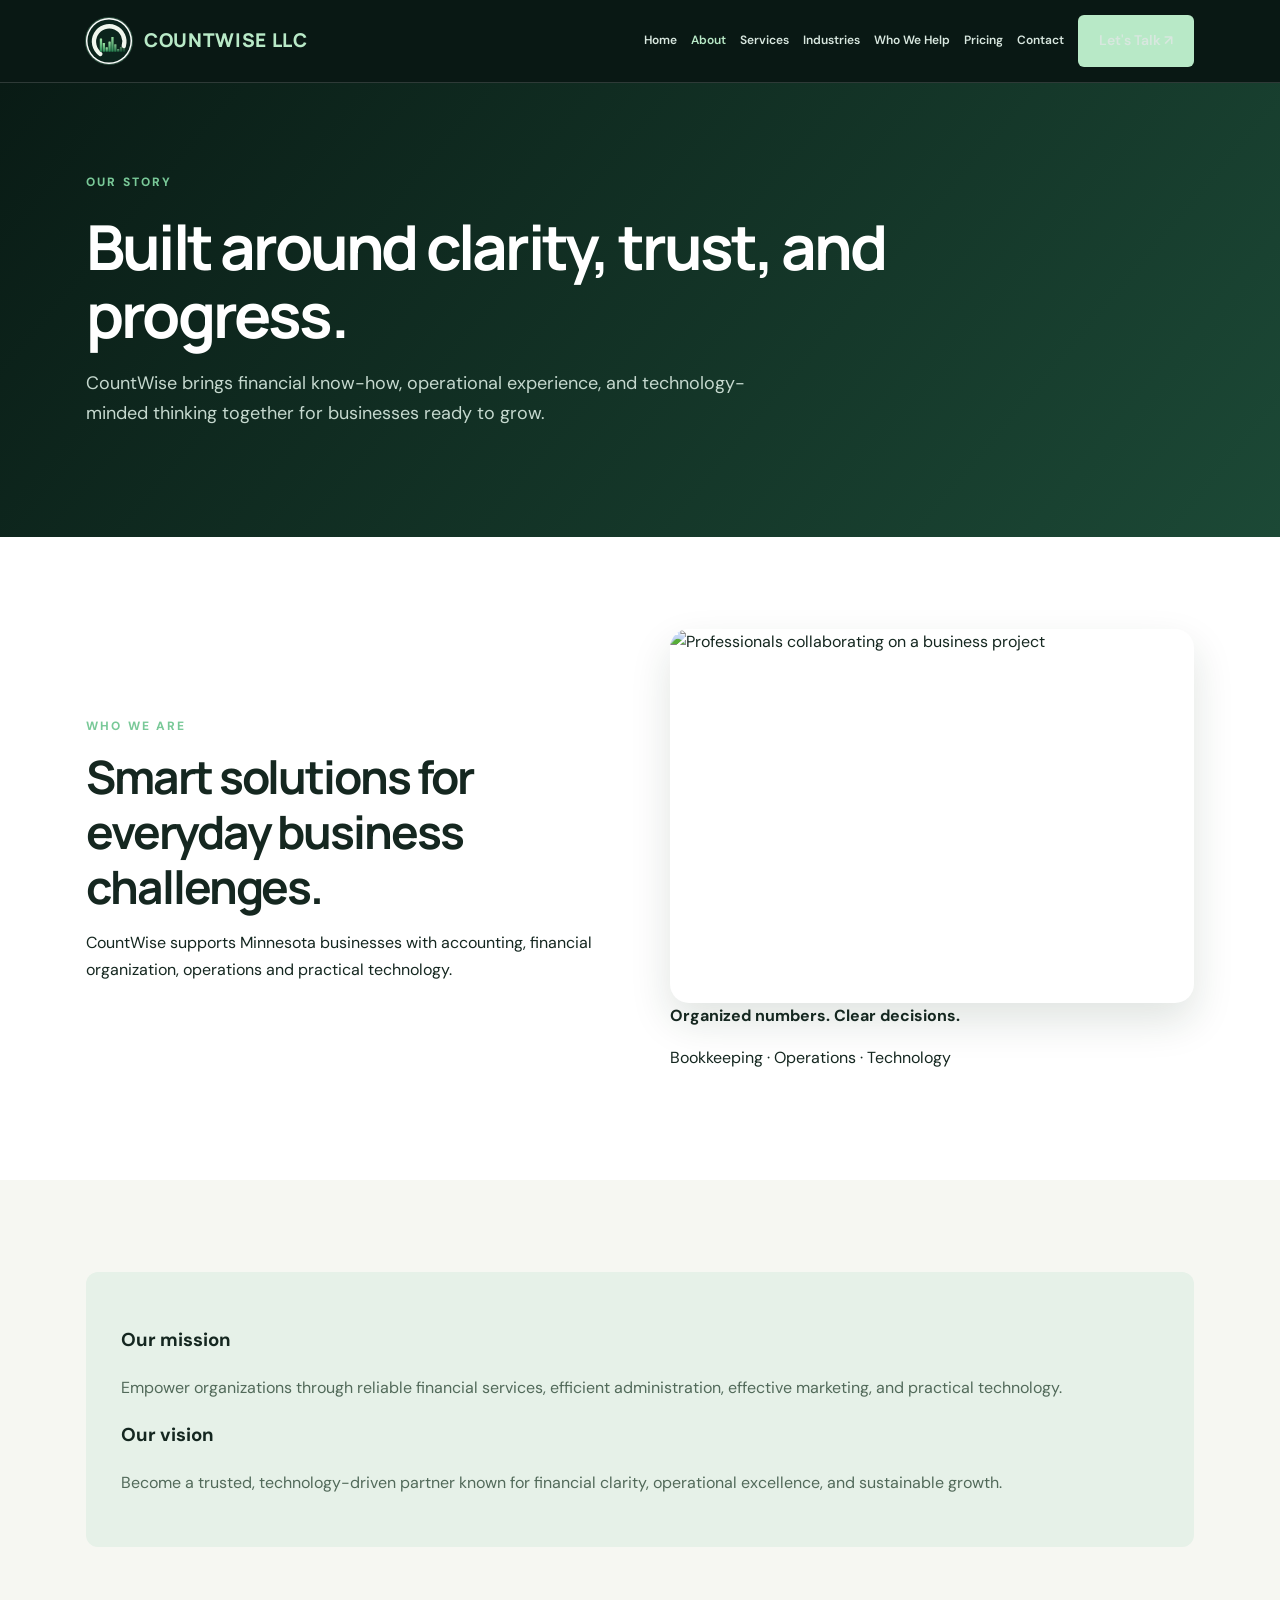
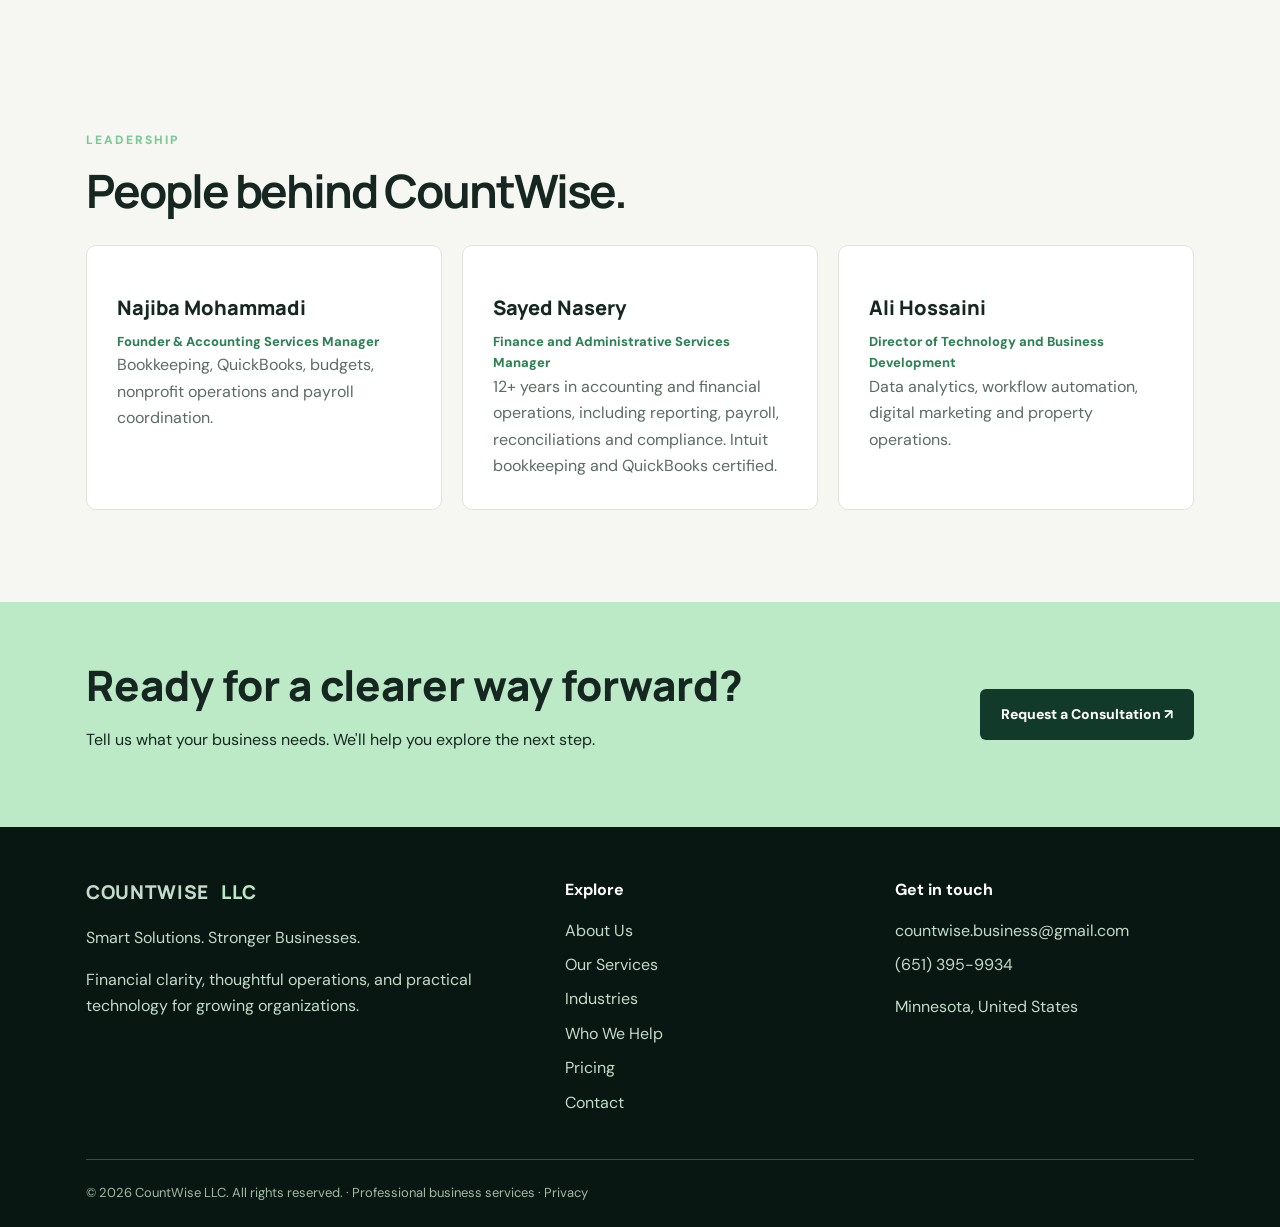
==== commit 71c29fc3: "Final visual cleanup: shorter copy, business photography, consistent navigation" ====
--- a/about.html
+++ b/about.html
@@ -1 +1 @@
-<!doctype html><html lang="en"><head><meta charset="utf-8"><meta name="viewport" content="width=device-width,initial-scale=1"><title>About Our Team | CountWise LLC</title><meta name="description" content="Meet the CountWise LLC leadership team and learn about our mission, vision and approach to business services."><meta name="theme-color" content="#091814"><link rel="canonical" href="https://countwisellc.com/about.html"><link rel="icon" href="assets/favicon.png" type="image/png"><link rel="stylesheet" href="assets/style.css"><meta property="og:type" content="website"><meta property="og:title" content="About Our Team | CountWise LLC"><meta property="og:description" content="Meet the CountWise LLC leadership team and learn about our mission, vision and approach to business services."><meta property="og:image" content="https://countwisellc.com/assets/countwise-logo.jpg"><meta property="og:url" content="https://countwisellc.com/about.html"><script type="application/ld+json">{"@context":"https://schema.org","@type":"ProfessionalService","name":"CountWise LLC","url":"https://countwisellc.com","email":"countwise.business@gmail.com","telephone":"+1-651-395-9934","areaServed":{"@type":"State","name":"Minnesota"},"description":"Bookkeeping, financial management, administrative services, marketing and technology solutions."}</script></head><body><a class="skip" href="#main">Skip to content</a><header class="top"><div class="container nav"><a class="brand" href="index.html" aria-label="CountWise LLC home"><img class="brandmark" src="assets/countwise-animated-mark.svg" alt="CountWise animated logo: spinning C and rising chart"><span>COUNTWISE <span>LLC</span></span></a><button class="menu" aria-label="Toggle navigation" aria-expanded="false" aria-controls="main-nav">☰ Menu</button><nav class="navlinks" id="main-nav" aria-label="Main navigation"><a href="index.html" class="" >Home</a><a href="about.html" class="active" aria-current="page">About</a><a href="services.html" class="" >Services</a><a href="industries.html" class="" >Industries</a><a href="who-we-help.html">Who We Help</a><a href="pricing.html">Pricing</a><a href="contact.html" class="" >Contact</a><a class="button" href="contact.html">Let's Talk ↗</a></nav></div></header><main id="main"><section class="pagehero"><div class="container"><div class="eyebrow">Our story</div><h1>Built around clarity, trust, and progress.</h1><p>CountWise brings financial know-how, operational experience, and technology-minded thinking together for businesses ready to grow.</p></div></section><section class="section white"><div class="container split"><div><div class="eyebrow">Who we are</div><h2>Smart solutions for everyday business challenges.</h2><p>CountWise LLC is a Minnesota-based business services company serving small businesses, contractors, property owners, nonprofits, and entrepreneurs. Our team combines experience in accounting, financial administration, property operations, marketing, and analytics.</p><p>We believe that organized finances and efficient operations create the foundation for better decisions.</p></div><div class="featurebox"><h3>Our mission</h3><p>Empower organizations through reliable financial services, efficient administration, effective marketing, and practical technology.</p><h3>Our vision</h3><p>Become a trusted, technology-driven partner known for financial clarity, operational excellence, and sustainable growth.</p></div></div></section><section class="section"><div class="container"><div class="sectionhead"><div class="eyebrow">Leadership</div><h2>People behind CountWise.</h2></div><div class="team"><article class="card"><h3>Najiba Mohammadi</h3><div class="role">Founder & Accounting Services Manager</div><p>Experienced in bookkeeping, QuickBooks, budgeting, financial administration, payroll coordination, and nonprofit operations. Najiba brings a detail-oriented, client-focused approach to helping businesses keep their finances organized.</p></article><article class="card"><h3>Sayed Nasery</h3><div class="role">Finance and Administrative Services Manager</div><p>Accounting and finance professional with over 12 years of experience in budgeting, financial reporting, payroll, bank and general ledger reconciliations, and HR administration. Skilled in QuickBooks, Excel, financial controls, compliance, and process improvement, with Intuit bookkeeping and QuickBooks certifications.</p></article><article class="card"><h3>Ali Hossaini</h3><div class="role">Director of Technology and Business Development</div><p>Brings expertise in data analytics, business technology, workflow automation, digital marketing, and property operations. Ali focuses on turning complex information into practical tools and more efficient business processes.</p></article></div></div></section></main><section class="cta"><div class="container cta-inner"><div><h2>Ready for a clearer way forward?</h2><p>Tell us what your business needs. We'll help you explore the next step.</p></div><a class="button" href="contact.html">Request a Consultation ↗</a></div></section><footer class="footer"><div class="container"><div class="footgrid"><div><div class="brand">COUNTWISE <span>LLC</span></div><p>Smart Solutions. Stronger Businesses.</p><p>Financial clarity, thoughtful operations, and practical technology for growing organizations.</p></div><div><h4>Explore</h4><a href="about.html">About Us</a><a href="services.html">Our Services</a><a href="industries.html">Industries</a><a href="who-we-help.html">Who We Help</a><a href="pricing.html">Pricing</a><a href="contact.html">Contact</a></div><div><h4>Get in touch</h4><a href="mailto:countwise.business@gmail.com">countwise.business@gmail.com</a><a href="tel:+16513959934">(651) 395-9934</a><p>Minnesota, United States</p></div></div><div class="copyright">© <span id="year">2026</span> CountWise LLC. All rights reserved. · Professional business services · <a style="display:inline" href="privacy.html">Privacy</a></div></div></footer><script src="assets/site.js" defer></script><script>document.getElementById('year').textContent=new Date().getFullYear()</script></body></html>+<!doctype html><html lang="en"><head><meta charset="utf-8"><meta name="viewport" content="width=device-width,initial-scale=1"><title>About Our Team | CountWise LLC</title><meta name="description" content="Meet the CountWise LLC leadership team and learn about our mission, vision and approach to business services."><meta name="theme-color" content="#091814"><link rel="canonical" href="https://countwisellc.com/about.html"><link rel="icon" href="assets/favicon.png" type="image/png"><link rel="stylesheet" href="assets/style.css"><meta property="og:type" content="website"><meta property="og:title" content="About Our Team | CountWise LLC"><meta property="og:description" content="Meet the CountWise LLC leadership team and learn about our mission, vision and approach to business services."><meta property="og:image" content="https://countwisellc.com/assets/countwise-logo.jpg"><meta property="og:url" content="https://countwisellc.com/about.html"><script type="application/ld+json">{"@context":"https://schema.org","@type":"ProfessionalService","name":"CountWise LLC","url":"https://countwisellc.com","email":"countwise.business@gmail.com","telephone":"+1-651-395-9934","areaServed":{"@type":"State","name":"Minnesota"},"description":"Bookkeeping, financial management, administrative services, marketing and technology solutions."}</script></head><body><a class="skip" href="#main">Skip to content</a><header class="top"><div class="container nav"><a class="brand" href="index.html" aria-label="CountWise LLC home"><img class="brandmark" src="assets/countwise-animated-mark.svg" alt="CountWise animated logo: spinning C and rising chart"><span>COUNTWISE <span>LLC</span></span></a><button class="menu" aria-label="Toggle navigation" aria-expanded="false" aria-controls="main-nav">☰ Menu</button><nav class="navlinks" id="main-nav" aria-label="Main navigation"><a href="index.html" class="" >Home</a><a href="about.html" class="active" aria-current="page">About</a><a href="services.html" class="" >Services</a><a href="industries.html" class="" >Industries</a><a href="who-we-help.html">Who We Help</a><a href="pricing.html">Pricing</a><a href="contact.html" class="" >Contact</a><a class="button" href="contact.html">Let's Talk ↗</a></nav></div></header><main id="main"><section class="pagehero"><div class="container"><div class="eyebrow">Our story</div><h1>Built around clarity, trust, and progress.</h1><p>CountWise brings financial know-how, operational experience, and technology-minded thinking together for businesses ready to grow.</p></div></section><section class="section white"><div class="container split"><div><div class="eyebrow">Who we are</div><h2>Smart solutions for everyday business challenges.</h2><p>CountWise supports Minnesota businesses with accounting, financial organization, operations and practical technology.</p></div><div class="about-photo-block"><figure class="site-human-shot"><img src="https://images.unsplash.com/photo-1521737711867-e3b97375f902?auto=format&amp;fit=crop&amp;w=1200&amp;q=80" loading="lazy" decoding="async" alt="Professionals collaborating on a business project"><figcaption>Illustrative business photography</figcaption></figure><div class="mini-values"><strong>Organized numbers. Clear decisions.</strong><p>Bookkeeping · Operations · Technology</p></div></div></div></section><section class="section"><div class="container"><div class="featurebox"><h3>Our mission</h3><p>Empower organizations through reliable financial services, efficient administration, effective marketing, and practical technology.</p><h3>Our vision</h3><p>Become a trusted, technology-driven partner known for financial clarity, operational excellence, and sustainable growth.</p></div></div></section><section class="section"><div class="container"><div class="sectionhead"><div class="eyebrow">Leadership</div><h2>People behind CountWise.</h2></div><div class="team"><article class="card"><h3>Najiba Mohammadi</h3><div class="role">Founder & Accounting Services Manager</div><p>Bookkeeping, QuickBooks, budgets, nonprofit operations and payroll coordination.</p></article><article class="card"><h3>Sayed Nasery</h3><div class="role">Finance and Administrative Services Manager</div><p>12+ years in accounting and financial operations, including reporting, payroll, reconciliations and compliance. Intuit bookkeeping and QuickBooks certified.</p></article><article class="card"><h3>Ali Hossaini</h3><div class="role">Director of Technology and Business Development</div><p>Data analytics, workflow automation, digital marketing and property operations.</p></article></div></div></section></main><section class="cta"><div class="container cta-inner"><div><h2>Ready for a clearer way forward?</h2><p>Tell us what your business needs. We'll help you explore the next step.</p></div><a class="button" href="contact.html">Request a Consultation ↗</a></div></section><footer class="footer"><div class="container"><div class="footgrid"><div><div class="brand">COUNTWISE <span>LLC</span></div><p>Smart Solutions. Stronger Businesses.</p><p>Financial clarity, thoughtful operations, and practical technology for growing organizations.</p></div><div><h4>Explore</h4><a href="about.html">About Us</a><a href="services.html">Our Services</a><a href="industries.html">Industries</a><a href="who-we-help.html">Who We Help</a><a href="pricing.html">Pricing</a><a href="contact.html">Contact</a></div><div><h4>Get in touch</h4><a href="mailto:countwise.business@gmail.com">countwise.business@gmail.com</a><a href="tel:+16513959934">(651) 395-9934</a><p>Minnesota, United States</p></div></div><div class="copyright">© <span id="year">2026</span> CountWise LLC. All rights reserved. · Professional business services · <a style="display:inline" href="privacy.html">Privacy</a></div></div></footer><script src="assets/site.js" defer></script><script>document.getElementById('year').textContent=new Date().getFullYear()</script></body></html>
--- a/assets/style.css
+++ b/assets/style.css
@@ -26,3 +26,12 @@
 .pricing-grid{display:grid;grid-template-columns:repeat(3,minmax(0,1fr));gap:19px;align-items:stretch}.price-card{border:1px solid #cbded0;background:#fcfdfb;border-radius:21px;padding:27px;display:flex;flex-direction:column;box-shadow:0 14px 31px #183f2814;position:relative}.price-card.featured{border:2px solid #48a46a;background:linear-gradient(145deg,#e9f6e9,#fff)}.price-card h3{font:800 26px Manrope;margin:12px 0}.price-card>p{font-size:14px;color:#587062;min-height:70px}.price-value{display:flex;align-items:baseline;flex-wrap:wrap;gap:7px;margin:13px 0}.price-value strong{font:800 clamp(35px,4vw,53px)/1 Manrope;color:#153e2c}.price-value span{font-size:12px;color:#617868}.scope-note{padding:12px 0;border-top:1px solid #c9d9c9;border-bottom:1px solid #c9d9c9;font-size:12px;color:#37634b;font-weight:800}.price-card ul{padding-left:20px;flex:1}.price-card li{font-size:14px;color:#52675b;margin:9px 0}.price-card .button{width:100%;margin-top:12px}.sector-pricing{background:#e9f1e9}.sector-price-grid{display:grid;grid-template-columns:repeat(3,minmax(0,1fr));gap:18px}.sector-price-grid article{background:#fff;border-radius:18px;padding:27px;border:1px solid #cfe0d0}.sector-price-grid article>span,.addon-grid article>span{font-size:11px;font-weight:800;letter-spacing:.12em;color:#3b895b}.sector-price-grid h3{font:800 24px Manrope;color:#183f2c}.sector-price-grid p,.addon-grid p{font-size:14px;color:#5d7162;line-height:1.7}.addon-grid{display:grid;grid-template-columns:repeat(3,minmax(0,1fr));gap:18px}.addon-grid article{border:1px solid #d6e2d6;background:#f9fcf8;border-radius:16px;padding:24px}.addon-grid h3{font:800 19px Manrope;margin:13px 0}.estimate-layout{display:grid;grid-template-columns:1fr 1fr;align-items:center;gap:45px}.estimate-layout h2{color:#fff}.estimate-layout p{color:#c3dec9}.estimate-panel{background:#1b4733;border:1px solid #558a65;border-radius:22px;padding:30px}.estimate-panel label{font-weight:800;color:#c0e6cc;display:block;margin-bottom:11px}.estimate-panel select{padding:13px;width:100%;background:#f8faf7;color:#143e2b;border-radius:9px}.estimate-out{background:#103423;border-radius:13px;padding:20px;margin:18px 0}.estimate-out span{display:block;font-size:11px;color:#a9d6b9}.estimate-out strong{display:block;font:800 22px Manrope;margin:8px 0;color:#fff}.estimate-out p{font-size:13px;margin:0}.pricing-faq{max-width:880px}.pricing-faq details{background:#f3f8f2;border:1px solid #d4e4d8;border-radius:12px;margin-bottom:11px;padding:18px 22px}.pricing-faq summary{font-weight:800;cursor:pointer}.pricing-faq p{color:#536e5b}.niche-card,.price-card{scroll-margin-top:110px}
 @media(max-width:900px){.pricing-grid,.sector-price-grid,.addon-grid{grid-template-columns:repeat(2,minmax(0,1fr))}.navlinks{gap:15px}.navlinks a{font-size:12px}}
 @media(max-width:700px){.niche-grid,.pricing-grid,.sector-price-grid,.addon-grid,.estimate-layout{grid-template-columns:1fr}.niche-steps{grid-template-columns:1fr}.price-card>p{min-height:unset}.niche-bottom{align-items:start}.navlinks a{font-size:14px}}
+
+/* CountWise visual refinement */
+.visual-break{padding:62px 0}.editorial-split{display:grid;grid-template-columns:1fr 1fr;gap:52px;align-items:center}.editorial-photo{margin:0;position:relative;overflow:hidden;border-radius:22px;aspect-ratio:1.45;box-shadow:0 20px 48px #16382120}.editorial-photo img{display:block;width:100%;height:100%;object-fit:cover}.editorial-photo figcaption,.pricing-photo figcaption{position:absolute;bottom:10px;left:10px;background:#082318aa;color:#fff;font-size:10px;padding:5px 9px;border-radius:6px}.editorial-copy p{max-width:48ch;color:#56705d}
+.niche-photo{height:188px;margin:-30px -30px 22px;overflow:hidden;border-radius:19px 19px 0 0}.niche-photo img{width:100%;height:100%;object-fit:cover;display:block;transition:transform .3s}.niche-card:hover .niche-photo img{transform:scale(1.035)}
+.scan-details{border-top:1px solid #d4e4d7;padding:10px 0;margin:12px 0}.scan-details summary{font-size:13px;font-weight:800;color:#207449;cursor:pointer}.scan-details ul{margin:12px 0}
+.pricing-photo{position:relative;overflow:hidden;border-radius:20px;max-width:460px;margin:22px 0 -50px auto;aspect-ratio:1.6;box-shadow:0 18px 45px #0004}.pricing-photo img{display:block;width:100%;height:100%;object-fit:cover}
+.site-human-shot{border-radius:19px;overflow:hidden;margin:0;aspect-ratio:1.4;box-shadow:0 18px 40px #17382122}.site-human-shot img{width:100%;height:100%;object-fit:cover;display:block}
+.navlinks{gap:14px}.navlinks>a:not(.button){font-size:12px}.sectionhead{margin-bottom:27px}.niche-card p,.case-card p{max-width:56ch}
+@media(max-width:940px){.navlinks{gap:9px}.navlinks>a:not(.button){font-size:11px}}@media(max-width:850px){.editorial-split{grid-template-columns:1fr;gap:24px}.navlinks>a:not(.button){font-size:14px}}@media(max-width:600px){.visual-break{padding:42px 0}.niche-photo{height:170px}.pricing-photo{margin:25px auto -35px}}
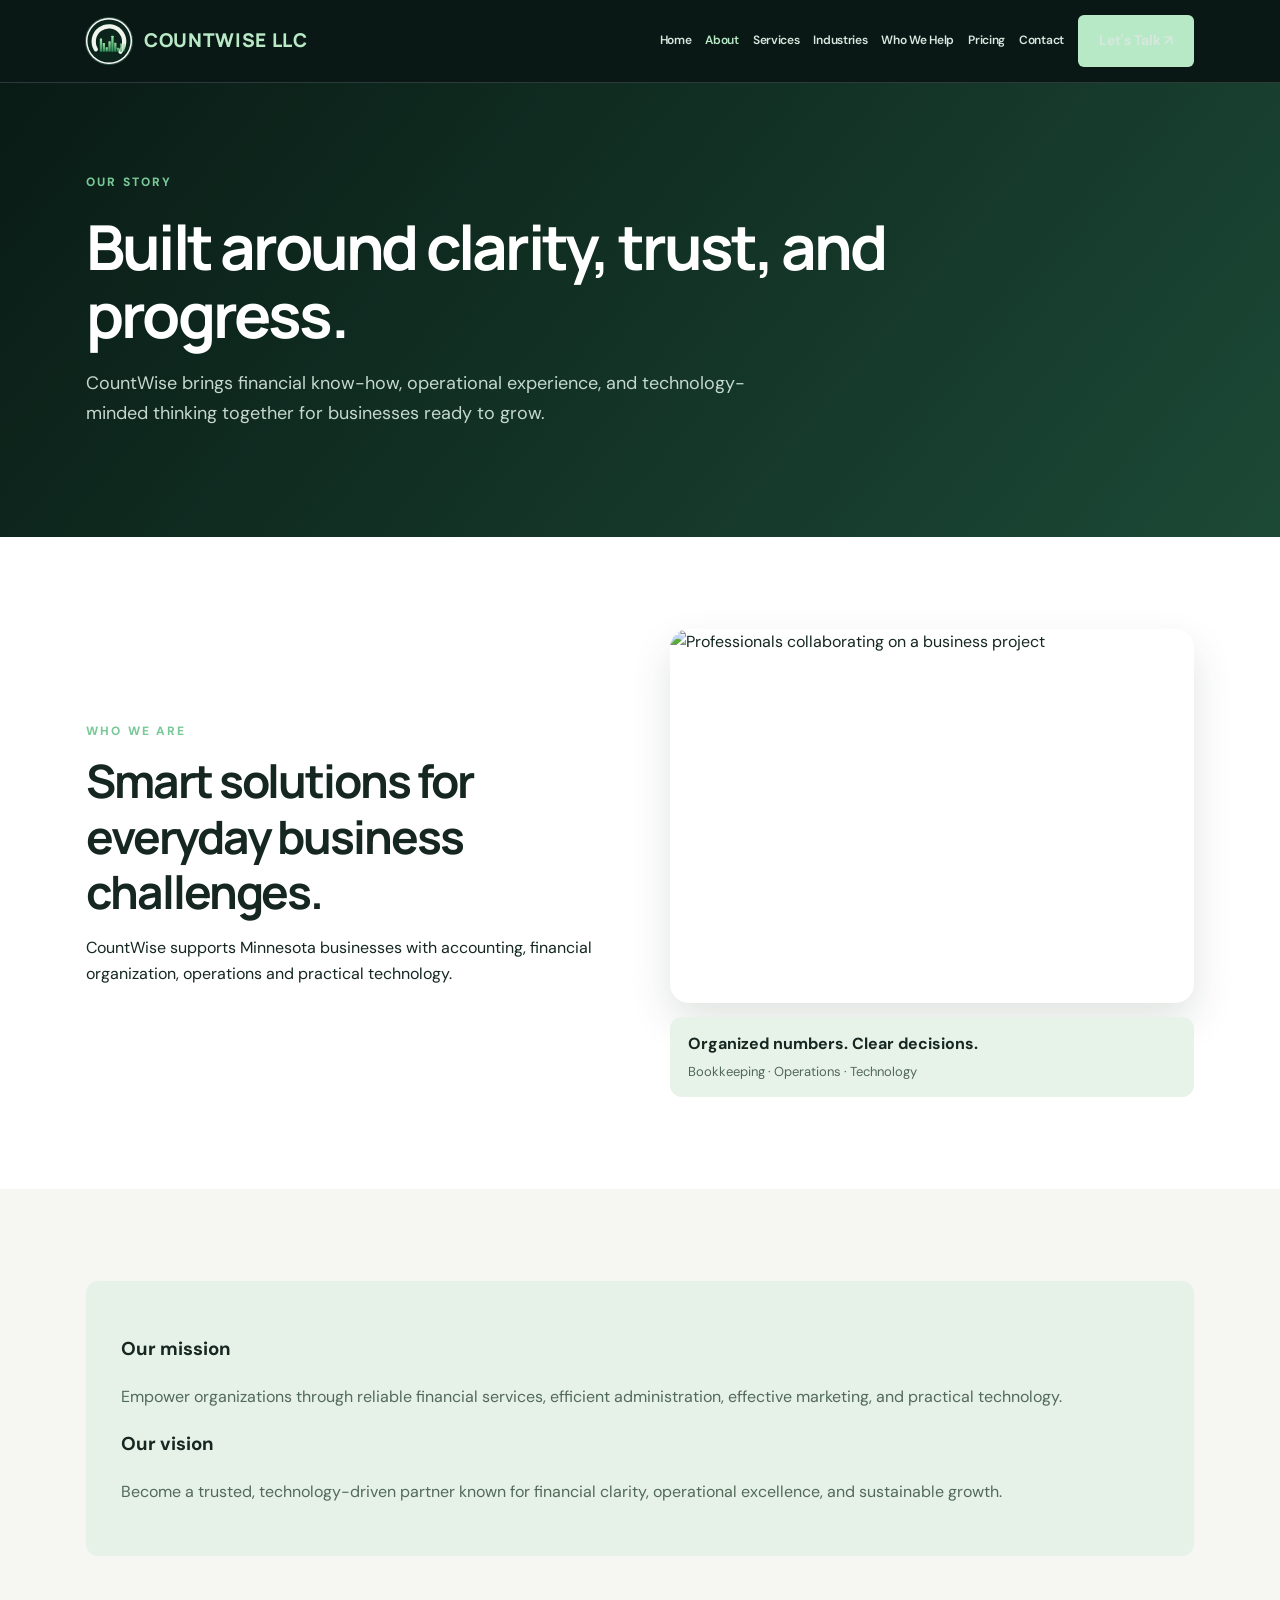
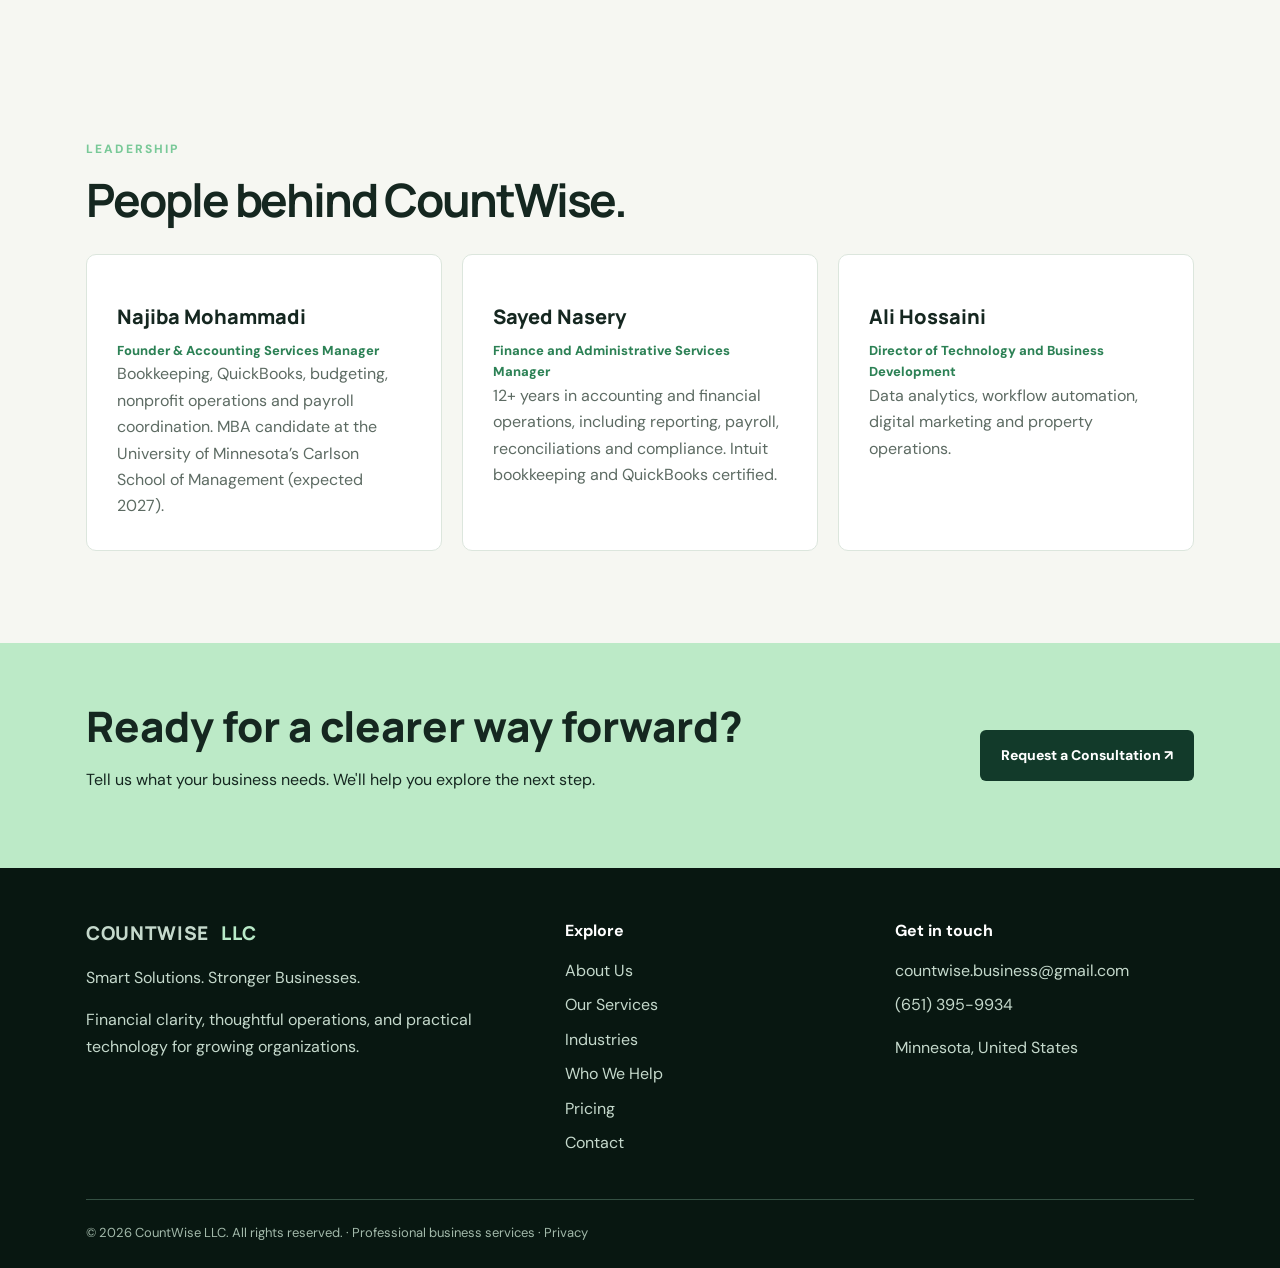
==== commit a34c1655: "Add Najiba's in-progress Carlson MBA to leadership bio" ====
--- a/about.html
+++ b/about.html
@@ -1 +1 @@
-<!doctype html><html lang="en"><head><meta charset="utf-8"><meta name="viewport" content="width=device-width,initial-scale=1"><title>About Our Team | CountWise LLC</title><meta name="description" content="Meet the CountWise LLC leadership team and learn about our mission, vision and approach to business services."><meta name="theme-color" content="#091814"><link rel="canonical" href="https://countwisellc.com/about.html"><link rel="icon" href="assets/favicon.png" type="image/png"><link rel="stylesheet" href="assets/style.css"><meta property="og:type" content="website"><meta property="og:title" content="About Our Team | CountWise LLC"><meta property="og:description" content="Meet the CountWise LLC leadership team and learn about our mission, vision and approach to business services."><meta property="og:image" content="https://countwisellc.com/assets/countwise-logo.jpg"><meta property="og:url" content="https://countwisellc.com/about.html"><script type="application/ld+json">{"@context":"https://schema.org","@type":"ProfessionalService","name":"CountWise LLC","url":"https://countwisellc.com","email":"countwise.business@gmail.com","telephone":"+1-651-395-9934","areaServed":{"@type":"State","name":"Minnesota"},"description":"Bookkeeping, financial management, administrative services, marketing and technology solutions."}</script></head><body><a class="skip" href="#main">Skip to content</a><header class="top"><div class="container nav"><a class="brand" href="index.html" aria-label="CountWise LLC home"><img class="brandmark" src="assets/countwise-animated-mark.svg" alt="CountWise animated logo: spinning C and rising chart"><span>COUNTWISE <span>LLC</span></span></a><button class="menu" aria-label="Toggle navigation" aria-expanded="false" aria-controls="main-nav">☰ Menu</button><nav class="navlinks" id="main-nav" aria-label="Main navigation"><a href="index.html" class="" >Home</a><a href="about.html" class="active" aria-current="page">About</a><a href="services.html" class="" >Services</a><a href="industries.html" class="" >Industries</a><a href="who-we-help.html">Who We Help</a><a href="pricing.html">Pricing</a><a href="contact.html" class="" >Contact</a><a class="button" href="contact.html">Let's Talk ↗</a></nav></div></header><main id="main"><section class="pagehero"><div class="container"><div class="eyebrow">Our story</div><h1>Built around clarity, trust, and progress.</h1><p>CountWise brings financial know-how, operational experience, and technology-minded thinking together for businesses ready to grow.</p></div></section><section class="section white"><div class="container split"><div><div class="eyebrow">Who we are</div><h2>Smart solutions for everyday business challenges.</h2><p>CountWise supports Minnesota businesses with accounting, financial organization, operations and practical technology.</p></div><div class="about-photo-block"><figure class="site-human-shot"><img src="https://images.unsplash.com/photo-1521737711867-e3b97375f902?auto=format&amp;fit=crop&amp;w=1200&amp;q=80" loading="lazy" decoding="async" alt="Professionals collaborating on a business project"><figcaption>Illustrative business photography</figcaption></figure><div class="mini-values"><strong>Organized numbers. Clear decisions.</strong><p>Bookkeeping · Operations · Technology</p></div></div></div></section><section class="section"><div class="container"><div class="featurebox"><h3>Our mission</h3><p>Empower organizations through reliable financial services, efficient administration, effective marketing, and practical technology.</p><h3>Our vision</h3><p>Become a trusted, technology-driven partner known for financial clarity, operational excellence, and sustainable growth.</p></div></div></section><section class="section"><div class="container"><div class="sectionhead"><div class="eyebrow">Leadership</div><h2>People behind CountWise.</h2></div><div class="team"><article class="card"><h3>Najiba Mohammadi</h3><div class="role">Founder & Accounting Services Manager</div><p>Bookkeeping, QuickBooks, budgets, nonprofit operations and payroll coordination.</p></article><article class="card"><h3>Sayed Nasery</h3><div class="role">Finance and Administrative Services Manager</div><p>12+ years in accounting and financial operations, including reporting, payroll, reconciliations and compliance. Intuit bookkeeping and QuickBooks certified.</p></article><article class="card"><h3>Ali Hossaini</h3><div class="role">Director of Technology and Business Development</div><p>Data analytics, workflow automation, digital marketing and property operations.</p></article></div></div></section></main><section class="cta"><div class="container cta-inner"><div><h2>Ready for a clearer way forward?</h2><p>Tell us what your business needs. We'll help you explore the next step.</p></div><a class="button" href="contact.html">Request a Consultation ↗</a></div></section><footer class="footer"><div class="container"><div class="footgrid"><div><div class="brand">COUNTWISE <span>LLC</span></div><p>Smart Solutions. Stronger Businesses.</p><p>Financial clarity, thoughtful operations, and practical technology for growing organizations.</p></div><div><h4>Explore</h4><a href="about.html">About Us</a><a href="services.html">Our Services</a><a href="industries.html">Industries</a><a href="who-we-help.html">Who We Help</a><a href="pricing.html">Pricing</a><a href="contact.html">Contact</a></div><div><h4>Get in touch</h4><a href="mailto:countwise.business@gmail.com">countwise.business@gmail.com</a><a href="tel:+16513959934">(651) 395-9934</a><p>Minnesota, United States</p></div></div><div class="copyright">© <span id="year">2026</span> CountWise LLC. All rights reserved. · Professional business services · <a style="display:inline" href="privacy.html">Privacy</a></div></div></footer><script src="assets/site.js" defer></script><script>document.getElementById('year').textContent=new Date().getFullYear()</script></body></html>+<!doctype html><html lang="en"><head><meta charset="utf-8"><meta name="viewport" content="width=device-width,initial-scale=1"><title>About Our Team | CountWise LLC</title><meta name="description" content="Meet the CountWise LLC leadership team and learn about our mission, vision and approach to business services."><meta name="theme-color" content="#091814"><link rel="canonical" href="https://countwisellc.com/about.html"><link rel="icon" href="assets/favicon.png" type="image/png"><link rel="stylesheet" href="assets/style.css"><meta property="og:type" content="website"><meta property="og:title" content="About Our Team | CountWise LLC"><meta property="og:description" content="Meet the CountWise LLC leadership team and learn about our mission, vision and approach to business services."><meta property="og:image" content="https://countwisellc.com/assets/countwise-logo.jpg"><meta property="og:url" content="https://countwisellc.com/about.html"><script type="application/ld+json">{"@context":"https://schema.org","@type":"ProfessionalService","name":"CountWise LLC","url":"https://countwisellc.com","email":"countwise.business@gmail.com","telephone":"+1-651-395-9934","areaServed":{"@type":"State","name":"Minnesota"},"description":"Bookkeeping, financial management, administrative services, marketing and technology solutions."}</script></head><body><a class="skip" href="#main">Skip to content</a><header class="top"><div class="container nav"><a class="brand" href="index.html" aria-label="CountWise LLC home"><img class="brandmark" src="assets/countwise-animated-mark.svg" alt="CountWise animated logo: spinning C and rising chart"><span>COUNTWISE <span>LLC</span></span></a><button class="menu" aria-label="Toggle navigation" aria-expanded="false" aria-controls="main-nav">☰ Menu</button><nav class="navlinks" id="main-nav" aria-label="Main navigation"><a href="index.html" class="" >Home</a><a href="about.html" class="active" aria-current="page">About</a><a href="services.html" class="" >Services</a><a href="industries.html" class="" >Industries</a><a href="who-we-help.html">Who We Help</a><a href="pricing.html">Pricing</a><a href="contact.html" class="" >Contact</a><a class="button" href="contact.html">Let's Talk ↗</a></nav></div></header><main id="main"><section class="pagehero"><div class="container"><div class="eyebrow">Our story</div><h1>Built around clarity, trust, and progress.</h1><p>CountWise brings financial know-how, operational experience, and technology-minded thinking together for businesses ready to grow.</p></div></section><section class="section white"><div class="container split"><div><div class="eyebrow">Who we are</div><h2>Smart solutions for everyday business challenges.</h2><p>CountWise supports Minnesota businesses with accounting, financial organization, operations and practical technology.</p></div><div class="about-photo-block"><figure class="site-human-shot"><img src="https://images.unsplash.com/photo-1521737711867-e3b97375f902?auto=format&amp;fit=crop&amp;w=1200&amp;q=80" loading="lazy" decoding="async" alt="Professionals collaborating on a business project"><figcaption>Illustrative business photography</figcaption></figure><div class="mini-values"><strong>Organized numbers. Clear decisions.</strong><p>Bookkeeping · Operations · Technology</p></div></div></div></section><section class="section"><div class="container"><div class="featurebox"><h3>Our mission</h3><p>Empower organizations through reliable financial services, efficient administration, effective marketing, and practical technology.</p><h3>Our vision</h3><p>Become a trusted, technology-driven partner known for financial clarity, operational excellence, and sustainable growth.</p></div></div></section><section class="section"><div class="container"><div class="sectionhead"><div class="eyebrow">Leadership</div><h2>People behind CountWise.</h2></div><div class="team"><article class="card"><h3>Najiba Mohammadi</h3><div class="role">Founder & Accounting Services Manager</div><p>Bookkeeping, QuickBooks, budgeting, nonprofit operations and payroll coordination. MBA candidate at the University of Minnesota’s Carlson School of Management (expected 2027).</p></article><article class="card"><h3>Sayed Nasery</h3><div class="role">Finance and Administrative Services Manager</div><p>12+ years in accounting and financial operations, including reporting, payroll, reconciliations and compliance. Intuit bookkeeping and QuickBooks certified.</p></article><article class="card"><h3>Ali Hossaini</h3><div class="role">Director of Technology and Business Development</div><p>Data analytics, workflow automation, digital marketing and property operations.</p></article></div></div></section></main><section class="cta"><div class="container cta-inner"><div><h2>Ready for a clearer way forward?</h2><p>Tell us what your business needs. We'll help you explore the next step.</p></div><a class="button" href="contact.html">Request a Consultation ↗</a></div></section><footer class="footer"><div class="container"><div class="footgrid"><div><div class="brand">COUNTWISE <span>LLC</span></div><p>Smart Solutions. Stronger Businesses.</p><p>Financial clarity, thoughtful operations, and practical technology for growing organizations.</p></div><div><h4>Explore</h4><a href="about.html">About Us</a><a href="services.html">Our Services</a><a href="industries.html">Industries</a><a href="who-we-help.html">Who We Help</a><a href="pricing.html">Pricing</a><a href="contact.html">Contact</a></div><div><h4>Get in touch</h4><a href="mailto:countwise.business@gmail.com">countwise.business@gmail.com</a><a href="tel:+16513959934">(651) 395-9934</a><p>Minnesota, United States</p></div></div><div class="copyright">© <span id="year">2026</span> CountWise LLC. All rights reserved. · Professional business services · <a style="display:inline" href="privacy.html">Privacy</a></div></div></footer><script src="assets/site.js" defer></script><script>document.getElementById('year').textContent=new Date().getFullYear()</script></body></html>
--- a/assets/style.css
+++ b/assets/style.css
@@ -35,3 +35,6 @@
 .site-human-shot{border-radius:19px;overflow:hidden;margin:0;aspect-ratio:1.4;box-shadow:0 18px 40px #17382122}.site-human-shot img{width:100%;height:100%;object-fit:cover;display:block}
 .navlinks{gap:14px}.navlinks>a:not(.button){font-size:12px}.sectionhead{margin-bottom:27px}.niche-card p,.case-card p{max-width:56ch}
 @media(max-width:940px){.navlinks{gap:9px}.navlinks>a:not(.button){font-size:11px}}@media(max-width:850px){.editorial-split{grid-template-columns:1fr;gap:24px}.navlinks>a:not(.button){font-size:14px}}@media(max-width:600px){.visual-break{padding:42px 0}.niche-photo{height:170px}.pricing-photo{margin:25px auto -35px}}
+
+/* Final editorial balance */
+.service-visual-intro{display:grid;grid-template-columns:1.05fr .95fr;gap:34px;align-items:center;margin-bottom:42px;padding:18px 0}.service-visual-intro .editorial-photo{max-height:330px}.about-photo-block{min-width:0}.mini-values{background:#e7f2e8;padding:14px 18px;border-radius:12px;margin-top:14px}.mini-values p{margin:4px 0 0;color:#52675b;font-size:13px}.contact-photo{margin-bottom:23px}.contact-photo .site-human-shot{aspect-ratio:1.9}.pricing-hero .pricing-photo{max-width:350px;margin:12px 0 0}.pricing-hero .pricing-photo .site-human-shot{aspect-ratio:2.1}.site-human-shot figcaption{display:none}.editorial-photo figcaption{font-size:10px}.navlinks a:not(.button){letter-spacing:-.025em}@media(max-width:800px){.service-visual-intro{grid-template-columns:1fr}.pricing-hero .pricing-photo{max-width:100%}.contact-photo .site-human-shot{aspect-ratio:1.6}}
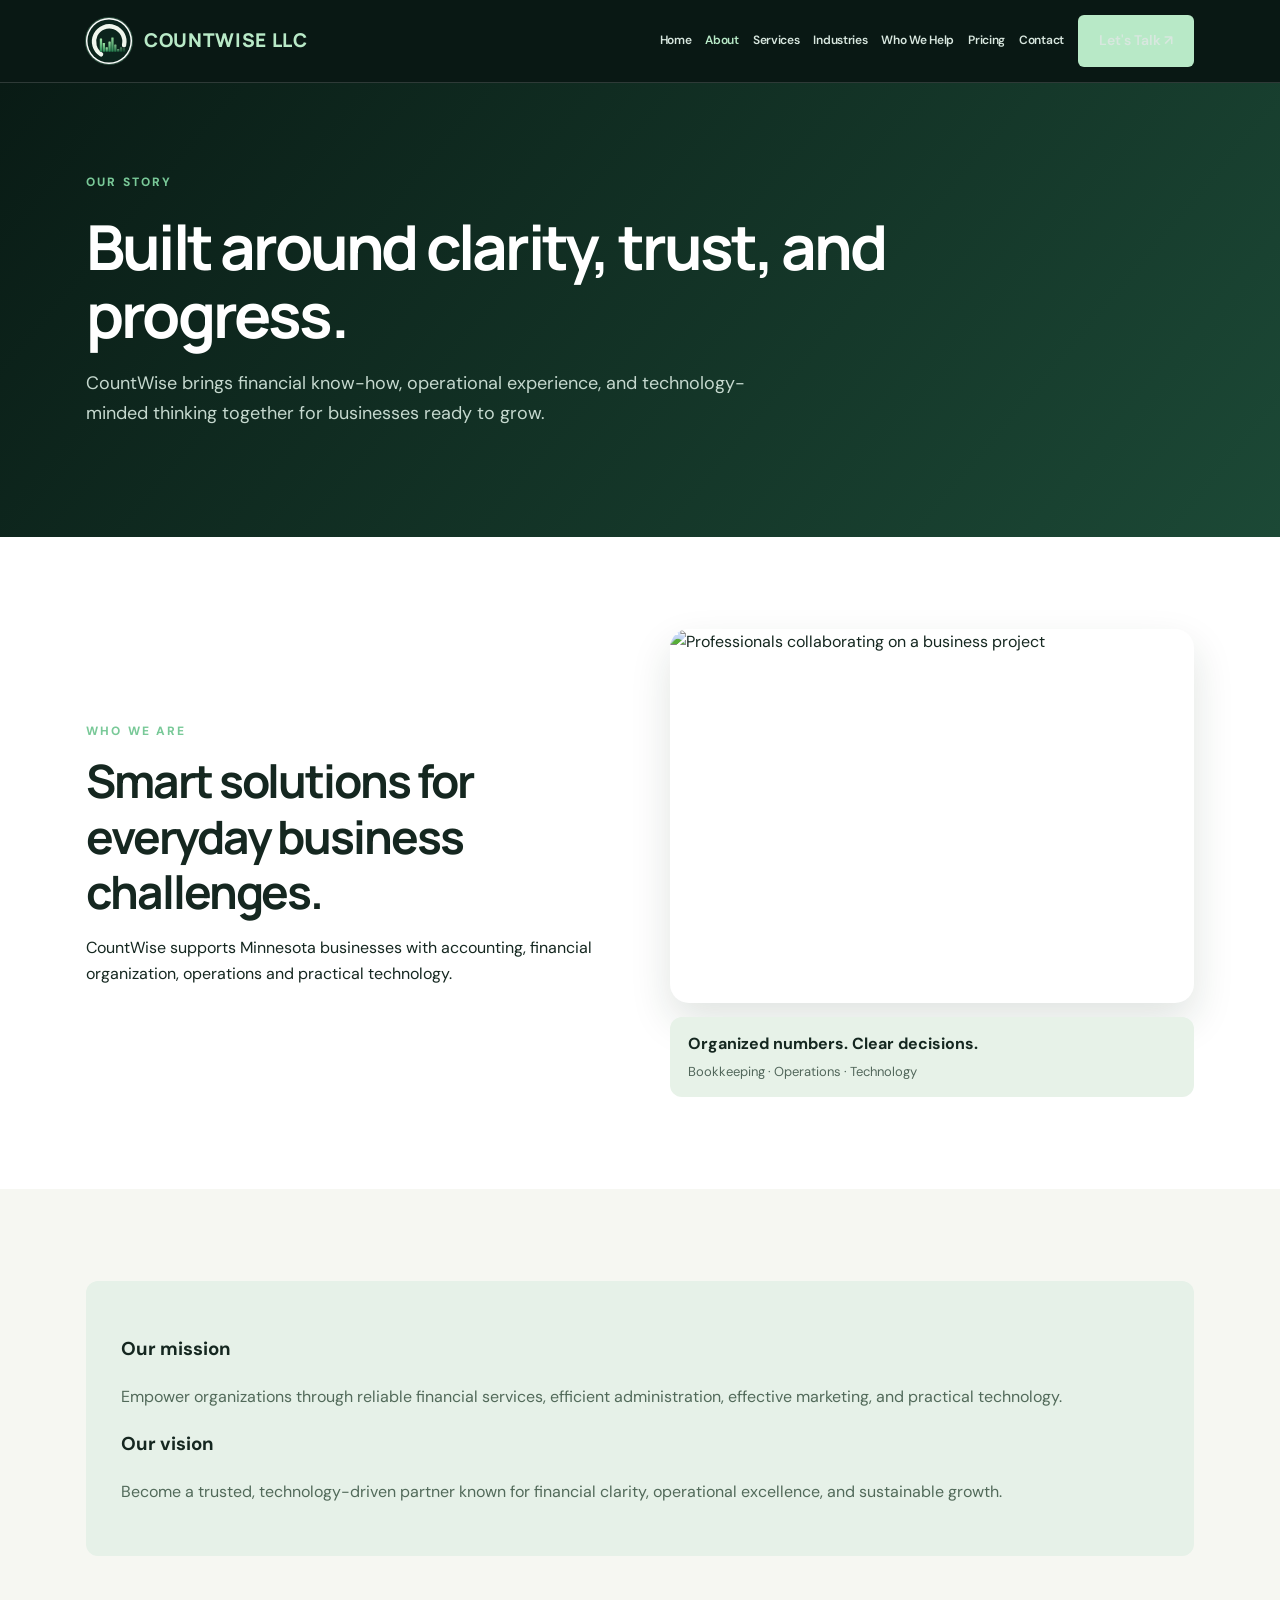
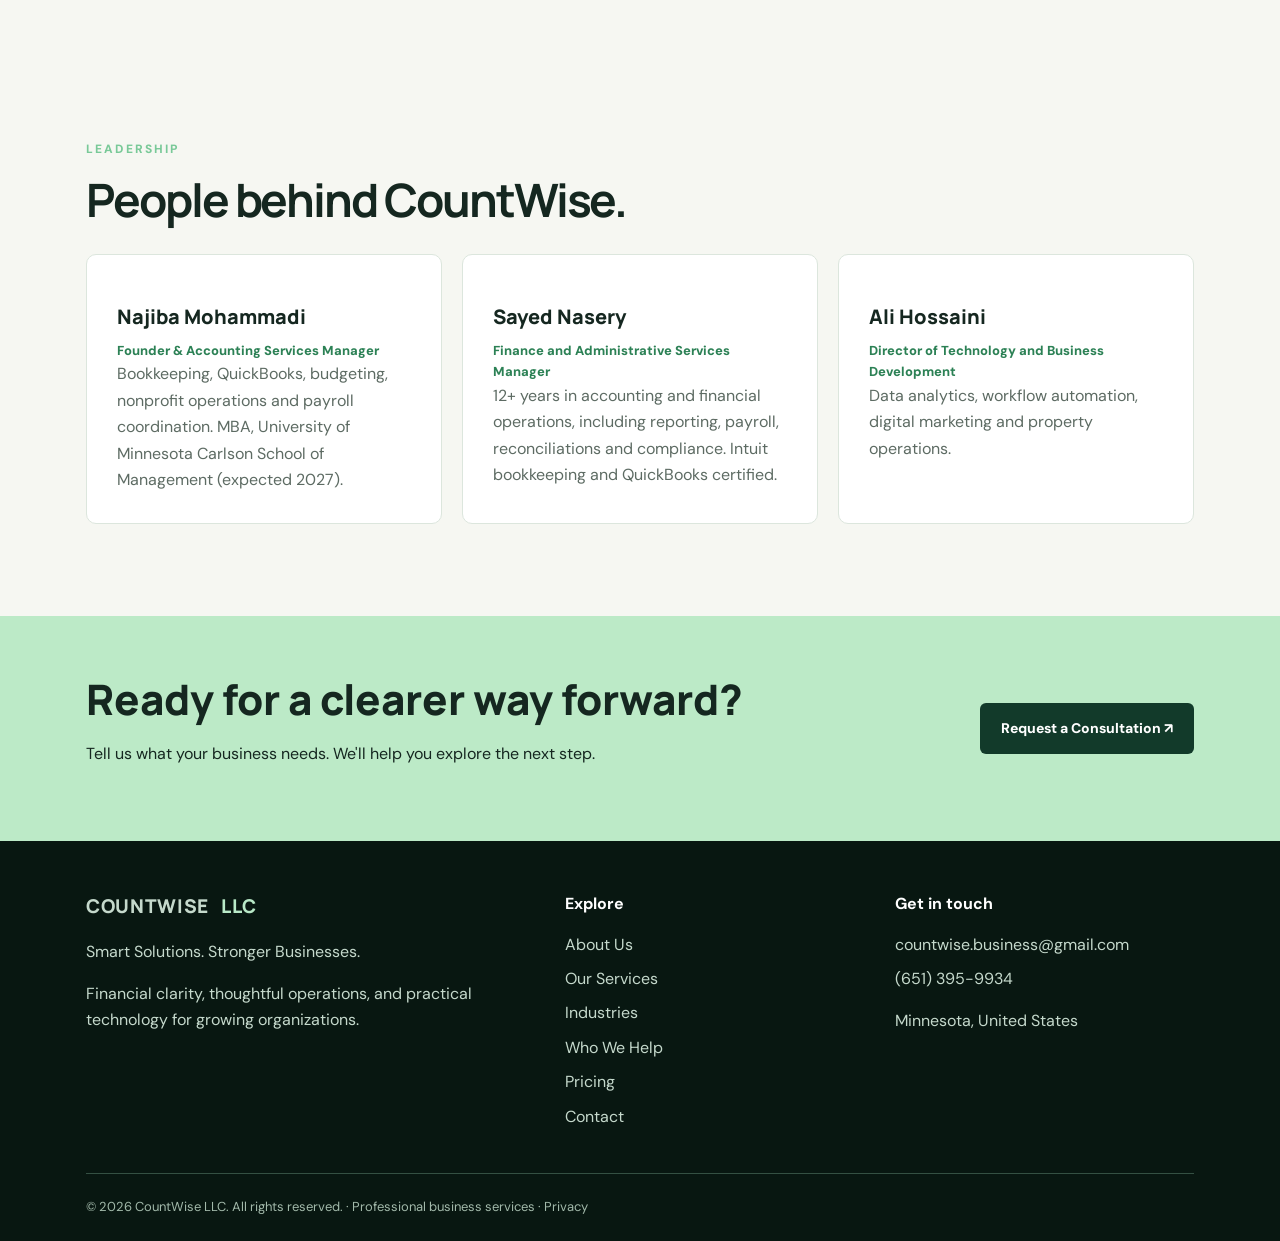
==== commit 98e8b239: "Update Najiba MBA wording in leadership bio" ====
--- a/about.html
+++ b/about.html
@@ -1 +1 @@
-<!doctype html><html lang="en"><head><meta charset="utf-8"><meta name="viewport" content="width=device-width,initial-scale=1"><title>About Our Team | CountWise LLC</title><meta name="description" content="Meet the CountWise LLC leadership team and learn about our mission, vision and approach to business services."><meta name="theme-color" content="#091814"><link rel="canonical" href="https://countwisellc.com/about.html"><link rel="icon" href="assets/favicon.png" type="image/png"><link rel="stylesheet" href="assets/style.css"><meta property="og:type" content="website"><meta property="og:title" content="About Our Team | CountWise LLC"><meta property="og:description" content="Meet the CountWise LLC leadership team and learn about our mission, vision and approach to business services."><meta property="og:image" content="https://countwisellc.com/assets/countwise-logo.jpg"><meta property="og:url" content="https://countwisellc.com/about.html"><script type="application/ld+json">{"@context":"https://schema.org","@type":"ProfessionalService","name":"CountWise LLC","url":"https://countwisellc.com","email":"countwise.business@gmail.com","telephone":"+1-651-395-9934","areaServed":{"@type":"State","name":"Minnesota"},"description":"Bookkeeping, financial management, administrative services, marketing and technology solutions."}</script></head><body><a class="skip" href="#main">Skip to content</a><header class="top"><div class="container nav"><a class="brand" href="index.html" aria-label="CountWise LLC home"><img class="brandmark" src="assets/countwise-animated-mark.svg" alt="CountWise animated logo: spinning C and rising chart"><span>COUNTWISE <span>LLC</span></span></a><button class="menu" aria-label="Toggle navigation" aria-expanded="false" aria-controls="main-nav">☰ Menu</button><nav class="navlinks" id="main-nav" aria-label="Main navigation"><a href="index.html" class="" >Home</a><a href="about.html" class="active" aria-current="page">About</a><a href="services.html" class="" >Services</a><a href="industries.html" class="" >Industries</a><a href="who-we-help.html">Who We Help</a><a href="pricing.html">Pricing</a><a href="contact.html" class="" >Contact</a><a class="button" href="contact.html">Let's Talk ↗</a></nav></div></header><main id="main"><section class="pagehero"><div class="container"><div class="eyebrow">Our story</div><h1>Built around clarity, trust, and progress.</h1><p>CountWise brings financial know-how, operational experience, and technology-minded thinking together for businesses ready to grow.</p></div></section><section class="section white"><div class="container split"><div><div class="eyebrow">Who we are</div><h2>Smart solutions for everyday business challenges.</h2><p>CountWise supports Minnesota businesses with accounting, financial organization, operations and practical technology.</p></div><div class="about-photo-block"><figure class="site-human-shot"><img src="https://images.unsplash.com/photo-1521737711867-e3b97375f902?auto=format&amp;fit=crop&amp;w=1200&amp;q=80" loading="lazy" decoding="async" alt="Professionals collaborating on a business project"><figcaption>Illustrative business photography</figcaption></figure><div class="mini-values"><strong>Organized numbers. Clear decisions.</strong><p>Bookkeeping · Operations · Technology</p></div></div></div></section><section class="section"><div class="container"><div class="featurebox"><h3>Our mission</h3><p>Empower organizations through reliable financial services, efficient administration, effective marketing, and practical technology.</p><h3>Our vision</h3><p>Become a trusted, technology-driven partner known for financial clarity, operational excellence, and sustainable growth.</p></div></div></section><section class="section"><div class="container"><div class="sectionhead"><div class="eyebrow">Leadership</div><h2>People behind CountWise.</h2></div><div class="team"><article class="card"><h3>Najiba Mohammadi</h3><div class="role">Founder & Accounting Services Manager</div><p>Bookkeeping, QuickBooks, budgeting, nonprofit operations and payroll coordination. MBA candidate at the University of Minnesota’s Carlson School of Management (expected 2027).</p></article><article class="card"><h3>Sayed Nasery</h3><div class="role">Finance and Administrative Services Manager</div><p>12+ years in accounting and financial operations, including reporting, payroll, reconciliations and compliance. Intuit bookkeeping and QuickBooks certified.</p></article><article class="card"><h3>Ali Hossaini</h3><div class="role">Director of Technology and Business Development</div><p>Data analytics, workflow automation, digital marketing and property operations.</p></article></div></div></section></main><section class="cta"><div class="container cta-inner"><div><h2>Ready for a clearer way forward?</h2><p>Tell us what your business needs. We'll help you explore the next step.</p></div><a class="button" href="contact.html">Request a Consultation ↗</a></div></section><footer class="footer"><div class="container"><div class="footgrid"><div><div class="brand">COUNTWISE <span>LLC</span></div><p>Smart Solutions. Stronger Businesses.</p><p>Financial clarity, thoughtful operations, and practical technology for growing organizations.</p></div><div><h4>Explore</h4><a href="about.html">About Us</a><a href="services.html">Our Services</a><a href="industries.html">Industries</a><a href="who-we-help.html">Who We Help</a><a href="pricing.html">Pricing</a><a href="contact.html">Contact</a></div><div><h4>Get in touch</h4><a href="mailto:countwise.business@gmail.com">countwise.business@gmail.com</a><a href="tel:+16513959934">(651) 395-9934</a><p>Minnesota, United States</p></div></div><div class="copyright">© <span id="year">2026</span> CountWise LLC. All rights reserved. · Professional business services · <a style="display:inline" href="privacy.html">Privacy</a></div></div></footer><script src="assets/site.js" defer></script><script>document.getElementById('year').textContent=new Date().getFullYear()</script></body></html>+<!doctype html><html lang="en"><head><meta charset="utf-8"><meta name="viewport" content="width=device-width,initial-scale=1"><title>About Our Team | CountWise LLC</title><meta name="description" content="Meet the CountWise LLC leadership team and learn about our mission, vision and approach to business services."><meta name="theme-color" content="#091814"><link rel="canonical" href="https://countwisellc.com/about.html"><link rel="icon" href="assets/favicon.png" type="image/png"><link rel="stylesheet" href="assets/style.css"><meta property="og:type" content="website"><meta property="og:title" content="About Our Team | CountWise LLC"><meta property="og:description" content="Meet the CountWise LLC leadership team and learn about our mission, vision and approach to business services."><meta property="og:image" content="https://countwisellc.com/assets/countwise-logo.jpg"><meta property="og:url" content="https://countwisellc.com/about.html"><script type="application/ld+json">{"@context":"https://schema.org","@type":"ProfessionalService","name":"CountWise LLC","url":"https://countwisellc.com","email":"countwise.business@gmail.com","telephone":"+1-651-395-9934","areaServed":{"@type":"State","name":"Minnesota"},"description":"Bookkeeping, financial management, administrative services, marketing and technology solutions."}</script></head><body><a class="skip" href="#main">Skip to content</a><header class="top"><div class="container nav"><a class="brand" href="index.html" aria-label="CountWise LLC home"><img class="brandmark" src="assets/countwise-animated-mark.svg" alt="CountWise animated logo: spinning C and rising chart"><span>COUNTWISE <span>LLC</span></span></a><button class="menu" aria-label="Toggle navigation" aria-expanded="false" aria-controls="main-nav">☰ Menu</button><nav class="navlinks" id="main-nav" aria-label="Main navigation"><a href="index.html" class="" >Home</a><a href="about.html" class="active" aria-current="page">About</a><a href="services.html" class="" >Services</a><a href="industries.html" class="" >Industries</a><a href="who-we-help.html">Who We Help</a><a href="pricing.html">Pricing</a><a href="contact.html" class="" >Contact</a><a class="button" href="contact.html">Let's Talk ↗</a></nav></div></header><main id="main"><section class="pagehero"><div class="container"><div class="eyebrow">Our story</div><h1>Built around clarity, trust, and progress.</h1><p>CountWise brings financial know-how, operational experience, and technology-minded thinking together for businesses ready to grow.</p></div></section><section class="section white"><div class="container split"><div><div class="eyebrow">Who we are</div><h2>Smart solutions for everyday business challenges.</h2><p>CountWise supports Minnesota businesses with accounting, financial organization, operations and practical technology.</p></div><div class="about-photo-block"><figure class="site-human-shot"><img src="https://images.unsplash.com/photo-1521737711867-e3b97375f902?auto=format&amp;fit=crop&amp;w=1200&amp;q=80" loading="lazy" decoding="async" alt="Professionals collaborating on a business project"><figcaption>Illustrative business photography</figcaption></figure><div class="mini-values"><strong>Organized numbers. Clear decisions.</strong><p>Bookkeeping · Operations · Technology</p></div></div></div></section><section class="section"><div class="container"><div class="featurebox"><h3>Our mission</h3><p>Empower organizations through reliable financial services, efficient administration, effective marketing, and practical technology.</p><h3>Our vision</h3><p>Become a trusted, technology-driven partner known for financial clarity, operational excellence, and sustainable growth.</p></div></div></section><section class="section"><div class="container"><div class="sectionhead"><div class="eyebrow">Leadership</div><h2>People behind CountWise.</h2></div><div class="team"><article class="card"><h3>Najiba Mohammadi</h3><div class="role">Founder & Accounting Services Manager</div><p>Bookkeeping, QuickBooks, budgeting, nonprofit operations and payroll coordination. MBA, University of Minnesota Carlson School of Management (expected 2027).</p></article><article class="card"><h3>Sayed Nasery</h3><div class="role">Finance and Administrative Services Manager</div><p>12+ years in accounting and financial operations, including reporting, payroll, reconciliations and compliance. Intuit bookkeeping and QuickBooks certified.</p></article><article class="card"><h3>Ali Hossaini</h3><div class="role">Director of Technology and Business Development</div><p>Data analytics, workflow automation, digital marketing and property operations.</p></article></div></div></section></main><section class="cta"><div class="container cta-inner"><div><h2>Ready for a clearer way forward?</h2><p>Tell us what your business needs. We'll help you explore the next step.</p></div><a class="button" href="contact.html">Request a Consultation ↗</a></div></section><footer class="footer"><div class="container"><div class="footgrid"><div><div class="brand">COUNTWISE <span>LLC</span></div><p>Smart Solutions. Stronger Businesses.</p><p>Financial clarity, thoughtful operations, and practical technology for growing organizations.</p></div><div><h4>Explore</h4><a href="about.html">About Us</a><a href="services.html">Our Services</a><a href="industries.html">Industries</a><a href="who-we-help.html">Who We Help</a><a href="pricing.html">Pricing</a><a href="contact.html">Contact</a></div><div><h4>Get in touch</h4><a href="mailto:countwise.business@gmail.com">countwise.business@gmail.com</a><a href="tel:+16513959934">(651) 395-9934</a><p>Minnesota, United States</p></div></div><div class="copyright">© <span id="year">2026</span> CountWise LLC. All rights reserved. · Professional business services · <a style="display:inline" href="privacy.html">Privacy</a></div></div></footer><script src="assets/site.js" defer></script><script>document.getElementById('year').textContent=new Date().getFullYear()</script></body></html>
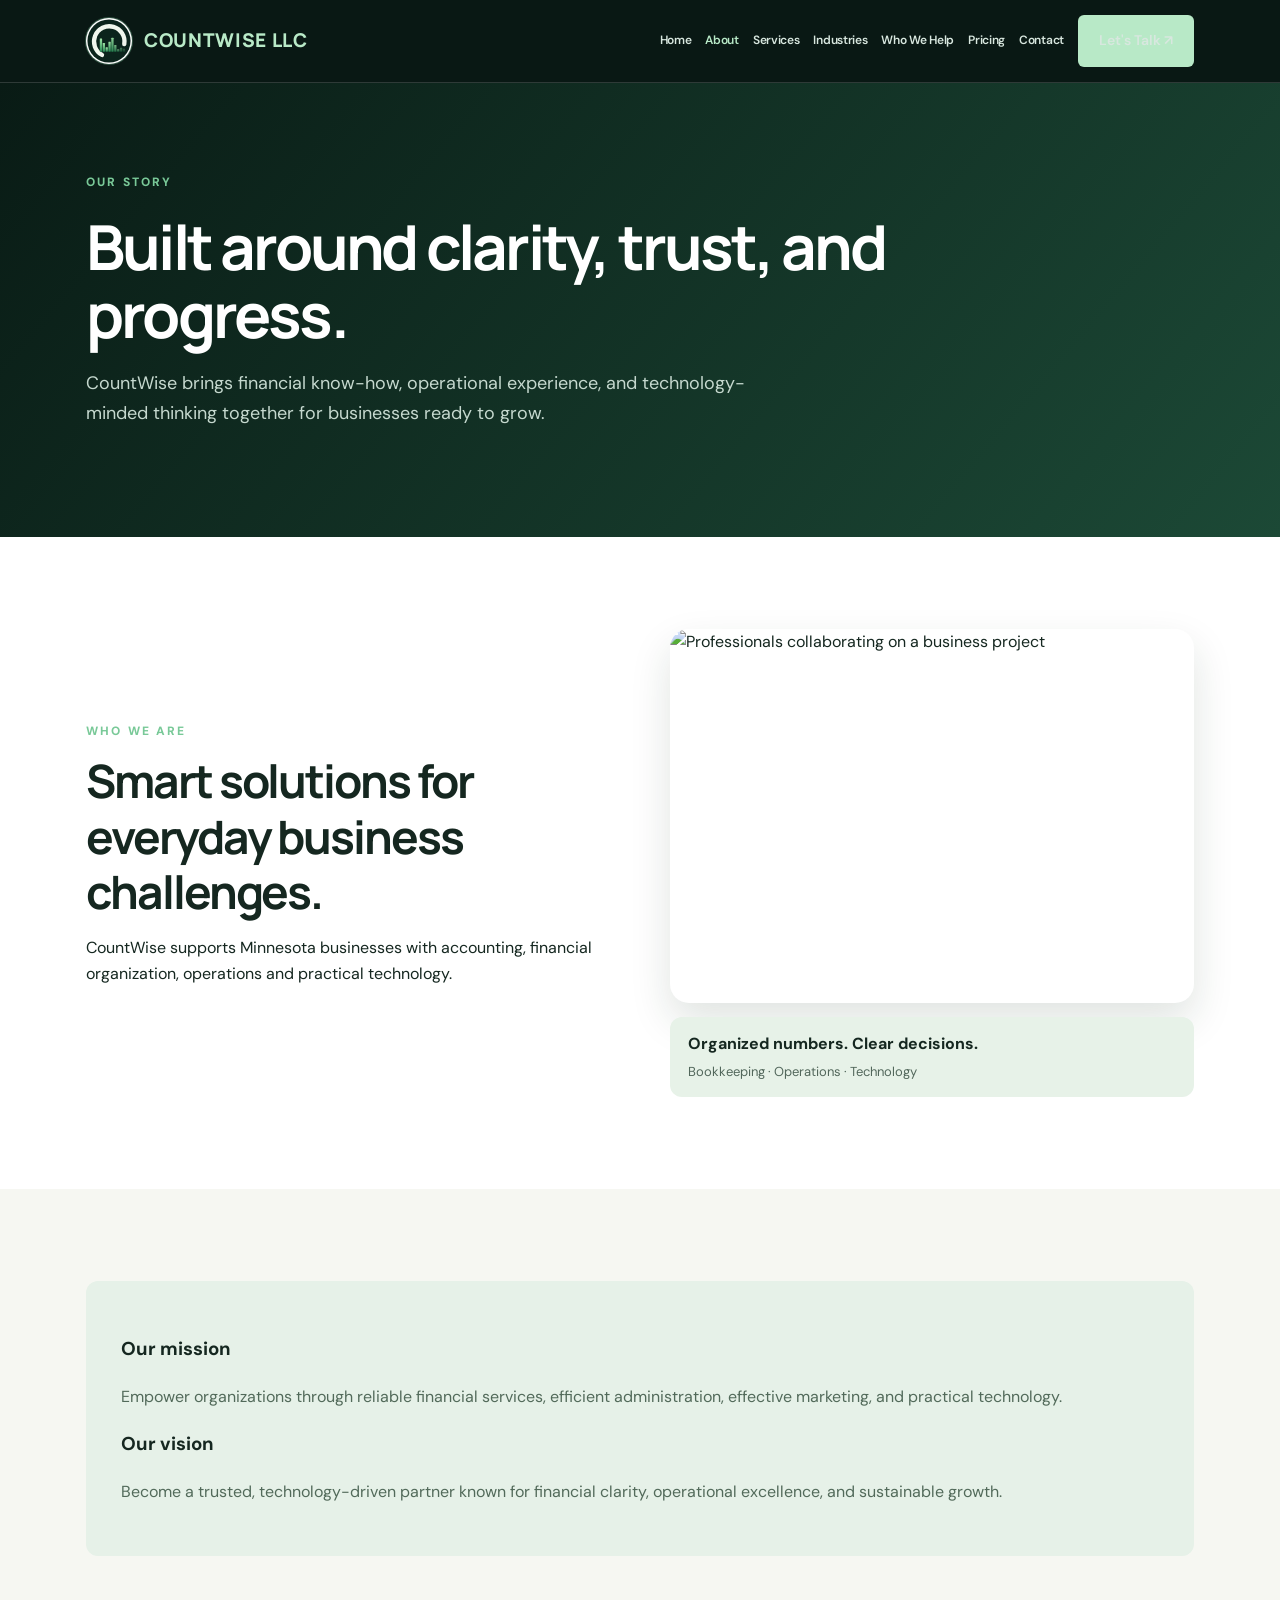
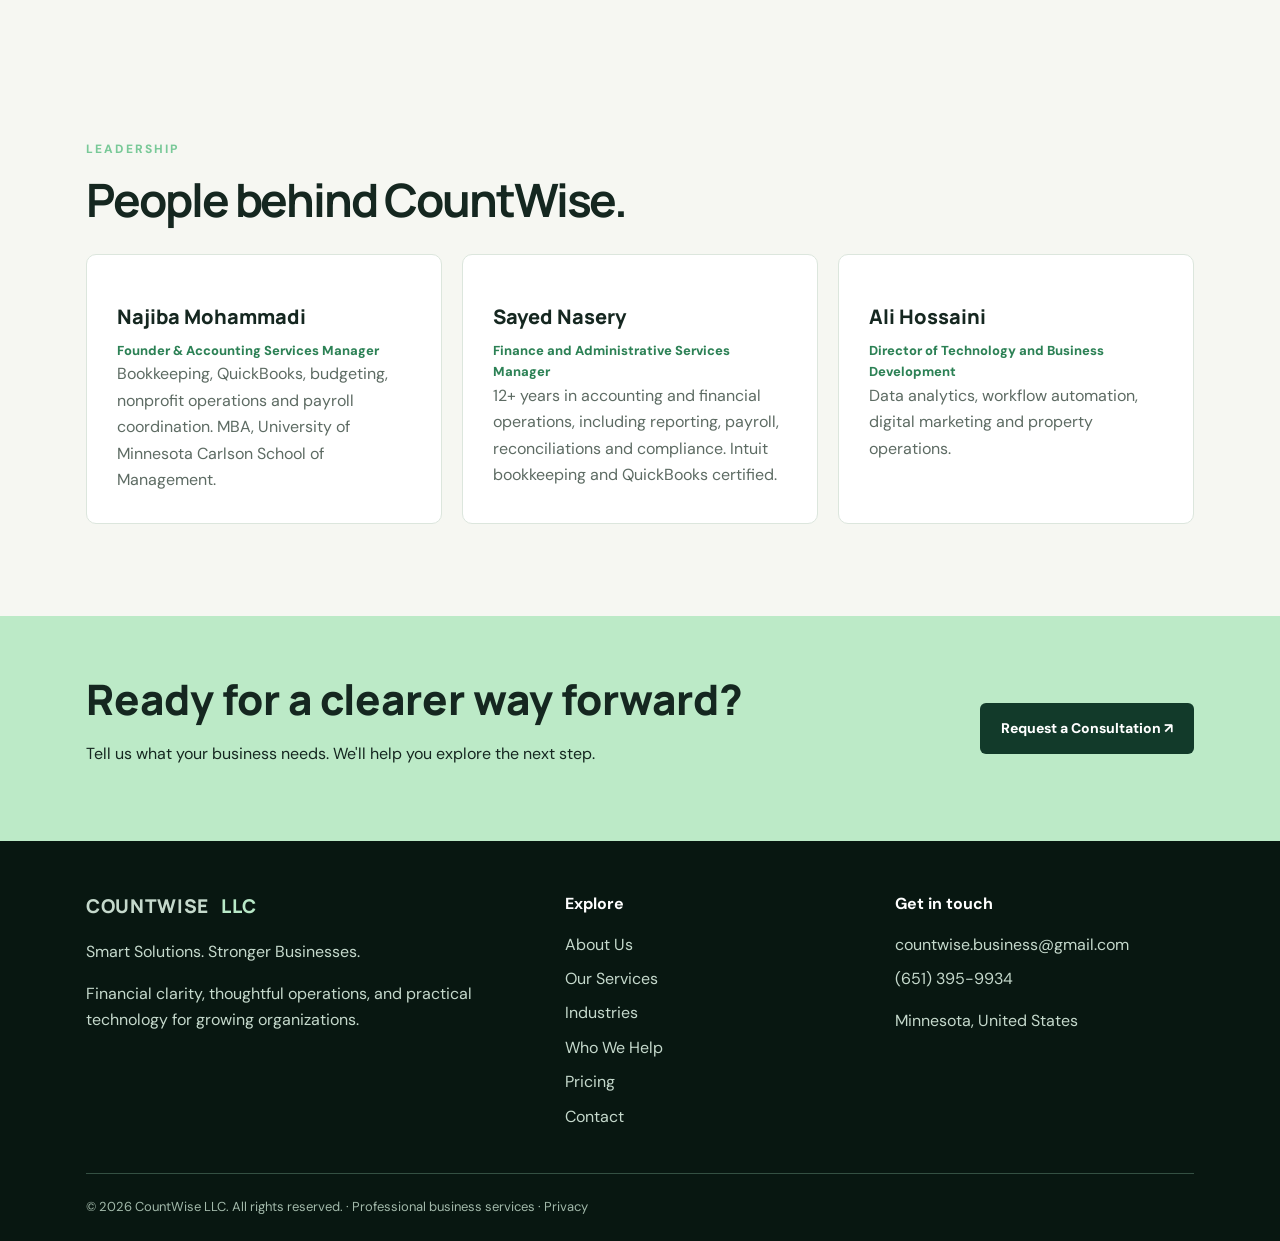
==== commit a3935baa: "Remove expected graduation year from Najiba biography" ====
--- a/about.html
+++ b/about.html
@@ -1 +1 @@
-<!doctype html><html lang="en"><head><meta charset="utf-8"><meta name="viewport" content="width=device-width,initial-scale=1"><title>About Our Team | CountWise LLC</title><meta name="description" content="Meet the CountWise LLC leadership team and learn about our mission, vision and approach to business services."><meta name="theme-color" content="#091814"><link rel="canonical" href="https://countwisellc.com/about.html"><link rel="icon" href="assets/favicon.png" type="image/png"><link rel="stylesheet" href="assets/style.css"><meta property="og:type" content="website"><meta property="og:title" content="About Our Team | CountWise LLC"><meta property="og:description" content="Meet the CountWise LLC leadership team and learn about our mission, vision and approach to business services."><meta property="og:image" content="https://countwisellc.com/assets/countwise-logo.jpg"><meta property="og:url" content="https://countwisellc.com/about.html"><script type="application/ld+json">{"@context":"https://schema.org","@type":"ProfessionalService","name":"CountWise LLC","url":"https://countwisellc.com","email":"countwise.business@gmail.com","telephone":"+1-651-395-9934","areaServed":{"@type":"State","name":"Minnesota"},"description":"Bookkeeping, financial management, administrative services, marketing and technology solutions."}</script></head><body><a class="skip" href="#main">Skip to content</a><header class="top"><div class="container nav"><a class="brand" href="index.html" aria-label="CountWise LLC home"><img class="brandmark" src="assets/countwise-animated-mark.svg" alt="CountWise animated logo: spinning C and rising chart"><span>COUNTWISE <span>LLC</span></span></a><button class="menu" aria-label="Toggle navigation" aria-expanded="false" aria-controls="main-nav">☰ Menu</button><nav class="navlinks" id="main-nav" aria-label="Main navigation"><a href="index.html" class="" >Home</a><a href="about.html" class="active" aria-current="page">About</a><a href="services.html" class="" >Services</a><a href="industries.html" class="" >Industries</a><a href="who-we-help.html">Who We Help</a><a href="pricing.html">Pricing</a><a href="contact.html" class="" >Contact</a><a class="button" href="contact.html">Let's Talk ↗</a></nav></div></header><main id="main"><section class="pagehero"><div class="container"><div class="eyebrow">Our story</div><h1>Built around clarity, trust, and progress.</h1><p>CountWise brings financial know-how, operational experience, and technology-minded thinking together for businesses ready to grow.</p></div></section><section class="section white"><div class="container split"><div><div class="eyebrow">Who we are</div><h2>Smart solutions for everyday business challenges.</h2><p>CountWise supports Minnesota businesses with accounting, financial organization, operations and practical technology.</p></div><div class="about-photo-block"><figure class="site-human-shot"><img src="https://images.unsplash.com/photo-1521737711867-e3b97375f902?auto=format&amp;fit=crop&amp;w=1200&amp;q=80" loading="lazy" decoding="async" alt="Professionals collaborating on a business project"><figcaption>Illustrative business photography</figcaption></figure><div class="mini-values"><strong>Organized numbers. Clear decisions.</strong><p>Bookkeeping · Operations · Technology</p></div></div></div></section><section class="section"><div class="container"><div class="featurebox"><h3>Our mission</h3><p>Empower organizations through reliable financial services, efficient administration, effective marketing, and practical technology.</p><h3>Our vision</h3><p>Become a trusted, technology-driven partner known for financial clarity, operational excellence, and sustainable growth.</p></div></div></section><section class="section"><div class="container"><div class="sectionhead"><div class="eyebrow">Leadership</div><h2>People behind CountWise.</h2></div><div class="team"><article class="card"><h3>Najiba Mohammadi</h3><div class="role">Founder & Accounting Services Manager</div><p>Bookkeeping, QuickBooks, budgeting, nonprofit operations and payroll coordination. MBA, University of Minnesota Carlson School of Management (expected 2027).</p></article><article class="card"><h3>Sayed Nasery</h3><div class="role">Finance and Administrative Services Manager</div><p>12+ years in accounting and financial operations, including reporting, payroll, reconciliations and compliance. Intuit bookkeeping and QuickBooks certified.</p></article><article class="card"><h3>Ali Hossaini</h3><div class="role">Director of Technology and Business Development</div><p>Data analytics, workflow automation, digital marketing and property operations.</p></article></div></div></section></main><section class="cta"><div class="container cta-inner"><div><h2>Ready for a clearer way forward?</h2><p>Tell us what your business needs. We'll help you explore the next step.</p></div><a class="button" href="contact.html">Request a Consultation ↗</a></div></section><footer class="footer"><div class="container"><div class="footgrid"><div><div class="brand">COUNTWISE <span>LLC</span></div><p>Smart Solutions. Stronger Businesses.</p><p>Financial clarity, thoughtful operations, and practical technology for growing organizations.</p></div><div><h4>Explore</h4><a href="about.html">About Us</a><a href="services.html">Our Services</a><a href="industries.html">Industries</a><a href="who-we-help.html">Who We Help</a><a href="pricing.html">Pricing</a><a href="contact.html">Contact</a></div><div><h4>Get in touch</h4><a href="mailto:countwise.business@gmail.com">countwise.business@gmail.com</a><a href="tel:+16513959934">(651) 395-9934</a><p>Minnesota, United States</p></div></div><div class="copyright">© <span id="year">2026</span> CountWise LLC. All rights reserved. · Professional business services · <a style="display:inline" href="privacy.html">Privacy</a></div></div></footer><script src="assets/site.js" defer></script><script>document.getElementById('year').textContent=new Date().getFullYear()</script></body></html>+<!doctype html><html lang="en"><head><meta charset="utf-8"><meta name="viewport" content="width=device-width,initial-scale=1"><title>About Our Team | CountWise LLC</title><meta name="description" content="Meet the CountWise LLC leadership team and learn about our mission, vision and approach to business services."><meta name="theme-color" content="#091814"><link rel="canonical" href="https://countwisellc.com/about.html"><link rel="icon" href="assets/favicon.png" type="image/png"><link rel="stylesheet" href="assets/style.css"><meta property="og:type" content="website"><meta property="og:title" content="About Our Team | CountWise LLC"><meta property="og:description" content="Meet the CountWise LLC leadership team and learn about our mission, vision and approach to business services."><meta property="og:image" content="https://countwisellc.com/assets/countwise-logo.jpg"><meta property="og:url" content="https://countwisellc.com/about.html"><script type="application/ld+json">{"@context":"https://schema.org","@type":"ProfessionalService","name":"CountWise LLC","url":"https://countwisellc.com","email":"countwise.business@gmail.com","telephone":"+1-651-395-9934","areaServed":{"@type":"State","name":"Minnesota"},"description":"Bookkeeping, financial management, administrative services, marketing and technology solutions."}</script></head><body><a class="skip" href="#main">Skip to content</a><header class="top"><div class="container nav"><a class="brand" href="index.html" aria-label="CountWise LLC home"><img class="brandmark" src="assets/countwise-animated-mark.svg" alt="CountWise animated logo: spinning C and rising chart"><span>COUNTWISE <span>LLC</span></span></a><button class="menu" aria-label="Toggle navigation" aria-expanded="false" aria-controls="main-nav">☰ Menu</button><nav class="navlinks" id="main-nav" aria-label="Main navigation"><a href="index.html" class="" >Home</a><a href="about.html" class="active" aria-current="page">About</a><a href="services.html" class="" >Services</a><a href="industries.html" class="" >Industries</a><a href="who-we-help.html">Who We Help</a><a href="pricing.html">Pricing</a><a href="contact.html" class="" >Contact</a><a class="button" href="contact.html">Let's Talk ↗</a></nav></div></header><main id="main"><section class="pagehero"><div class="container"><div class="eyebrow">Our story</div><h1>Built around clarity, trust, and progress.</h1><p>CountWise brings financial know-how, operational experience, and technology-minded thinking together for businesses ready to grow.</p></div></section><section class="section white"><div class="container split"><div><div class="eyebrow">Who we are</div><h2>Smart solutions for everyday business challenges.</h2><p>CountWise supports Minnesota businesses with accounting, financial organization, operations and practical technology.</p></div><div class="about-photo-block"><figure class="site-human-shot"><img src="https://images.unsplash.com/photo-1521737711867-e3b97375f902?auto=format&amp;fit=crop&amp;w=1200&amp;q=80" loading="lazy" decoding="async" alt="Professionals collaborating on a business project"><figcaption>Illustrative business photography</figcaption></figure><div class="mini-values"><strong>Organized numbers. Clear decisions.</strong><p>Bookkeeping · Operations · Technology</p></div></div></div></section><section class="section"><div class="container"><div class="featurebox"><h3>Our mission</h3><p>Empower organizations through reliable financial services, efficient administration, effective marketing, and practical technology.</p><h3>Our vision</h3><p>Become a trusted, technology-driven partner known for financial clarity, operational excellence, and sustainable growth.</p></div></div></section><section class="section"><div class="container"><div class="sectionhead"><div class="eyebrow">Leadership</div><h2>People behind CountWise.</h2></div><div class="team"><article class="card"><h3>Najiba Mohammadi</h3><div class="role">Founder & Accounting Services Manager</div><p>Bookkeeping, QuickBooks, budgeting, nonprofit operations and payroll coordination. MBA, University of Minnesota Carlson School of Management.</p></article><article class="card"><h3>Sayed Nasery</h3><div class="role">Finance and Administrative Services Manager</div><p>12+ years in accounting and financial operations, including reporting, payroll, reconciliations and compliance. Intuit bookkeeping and QuickBooks certified.</p></article><article class="card"><h3>Ali Hossaini</h3><div class="role">Director of Technology and Business Development</div><p>Data analytics, workflow automation, digital marketing and property operations.</p></article></div></div></section></main><section class="cta"><div class="container cta-inner"><div><h2>Ready for a clearer way forward?</h2><p>Tell us what your business needs. We'll help you explore the next step.</p></div><a class="button" href="contact.html">Request a Consultation ↗</a></div></section><footer class="footer"><div class="container"><div class="footgrid"><div><div class="brand">COUNTWISE <span>LLC</span></div><p>Smart Solutions. Stronger Businesses.</p><p>Financial clarity, thoughtful operations, and practical technology for growing organizations.</p></div><div><h4>Explore</h4><a href="about.html">About Us</a><a href="services.html">Our Services</a><a href="industries.html">Industries</a><a href="who-we-help.html">Who We Help</a><a href="pricing.html">Pricing</a><a href="contact.html">Contact</a></div><div><h4>Get in touch</h4><a href="mailto:countwise.business@gmail.com">countwise.business@gmail.com</a><a href="tel:+16513959934">(651) 395-9934</a><p>Minnesota, United States</p></div></div><div class="copyright">© <span id="year">2026</span> CountWise LLC. All rights reserved. · Professional business services · <a style="display:inline" href="privacy.html">Privacy</a></div></div></footer><script src="assets/site.js" defer></script><script>document.getElementById('year').textContent=new Date().getFullYear()</script></body></html>
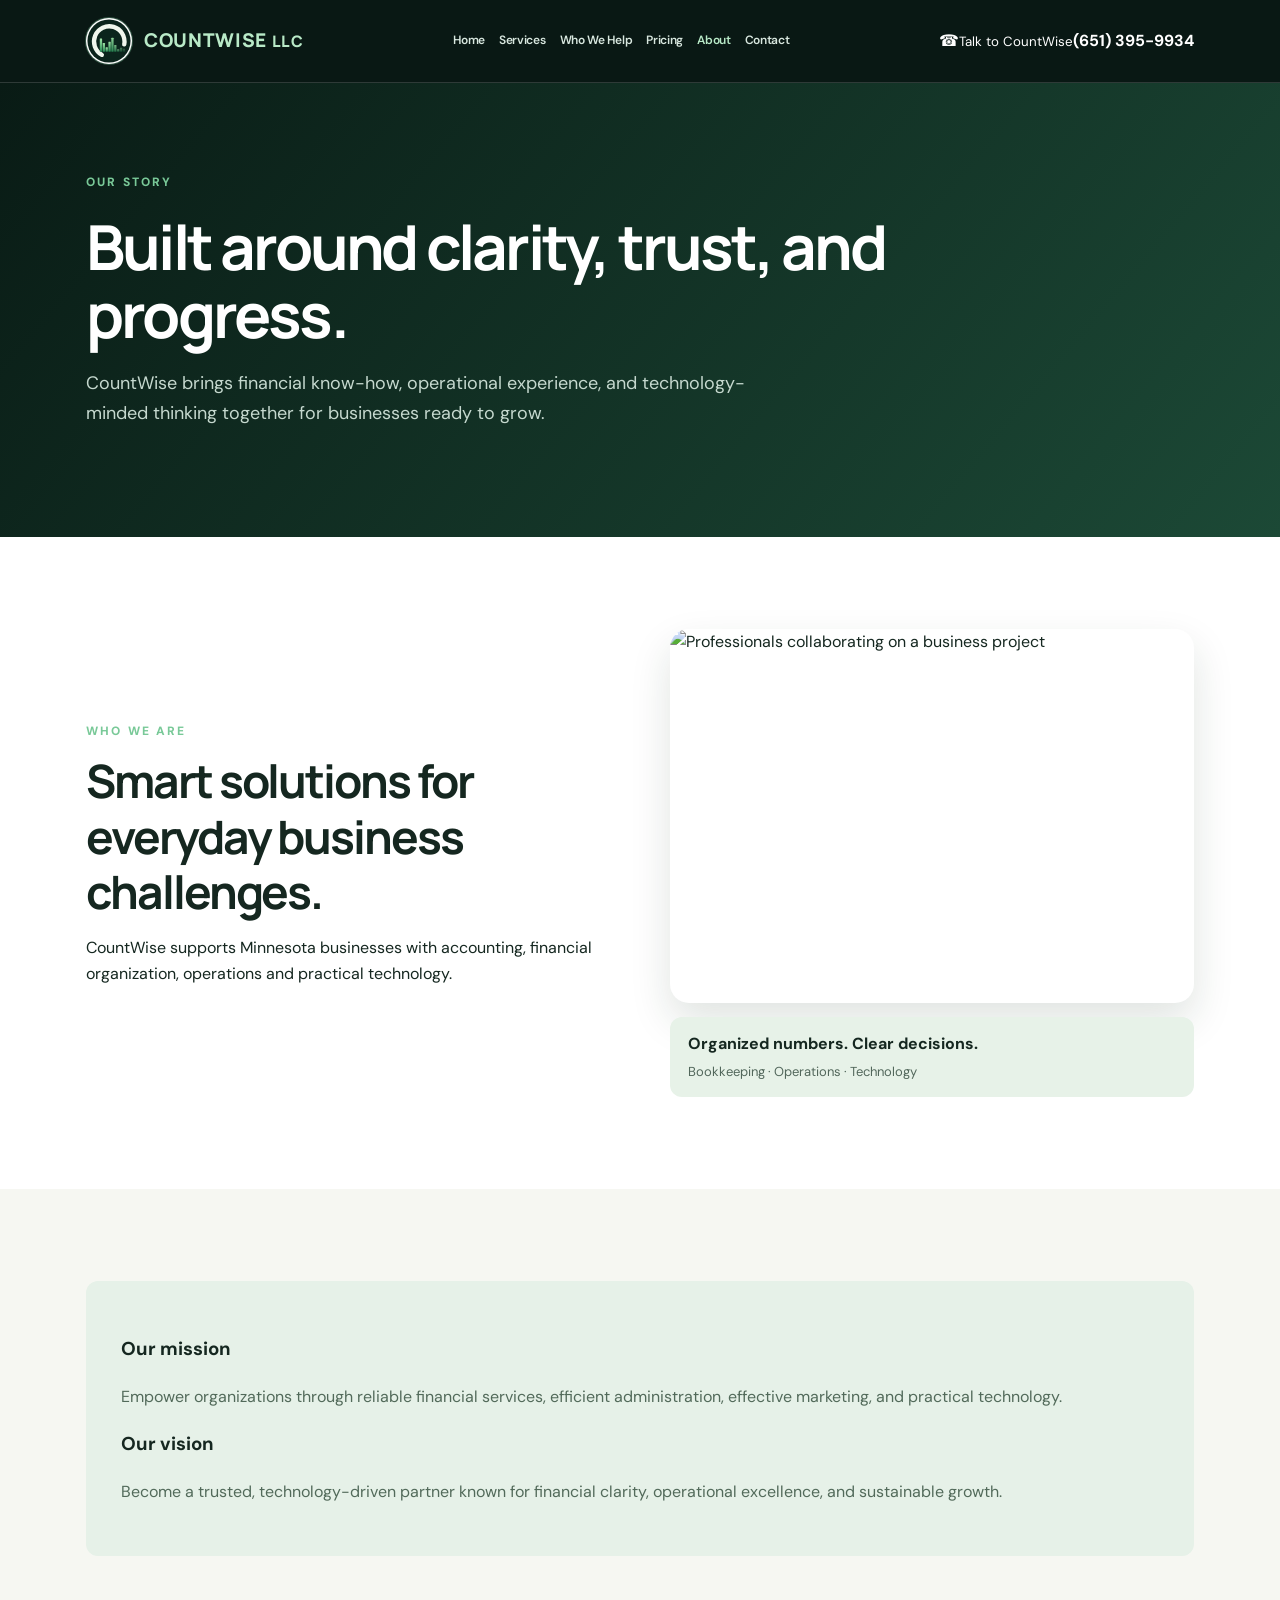
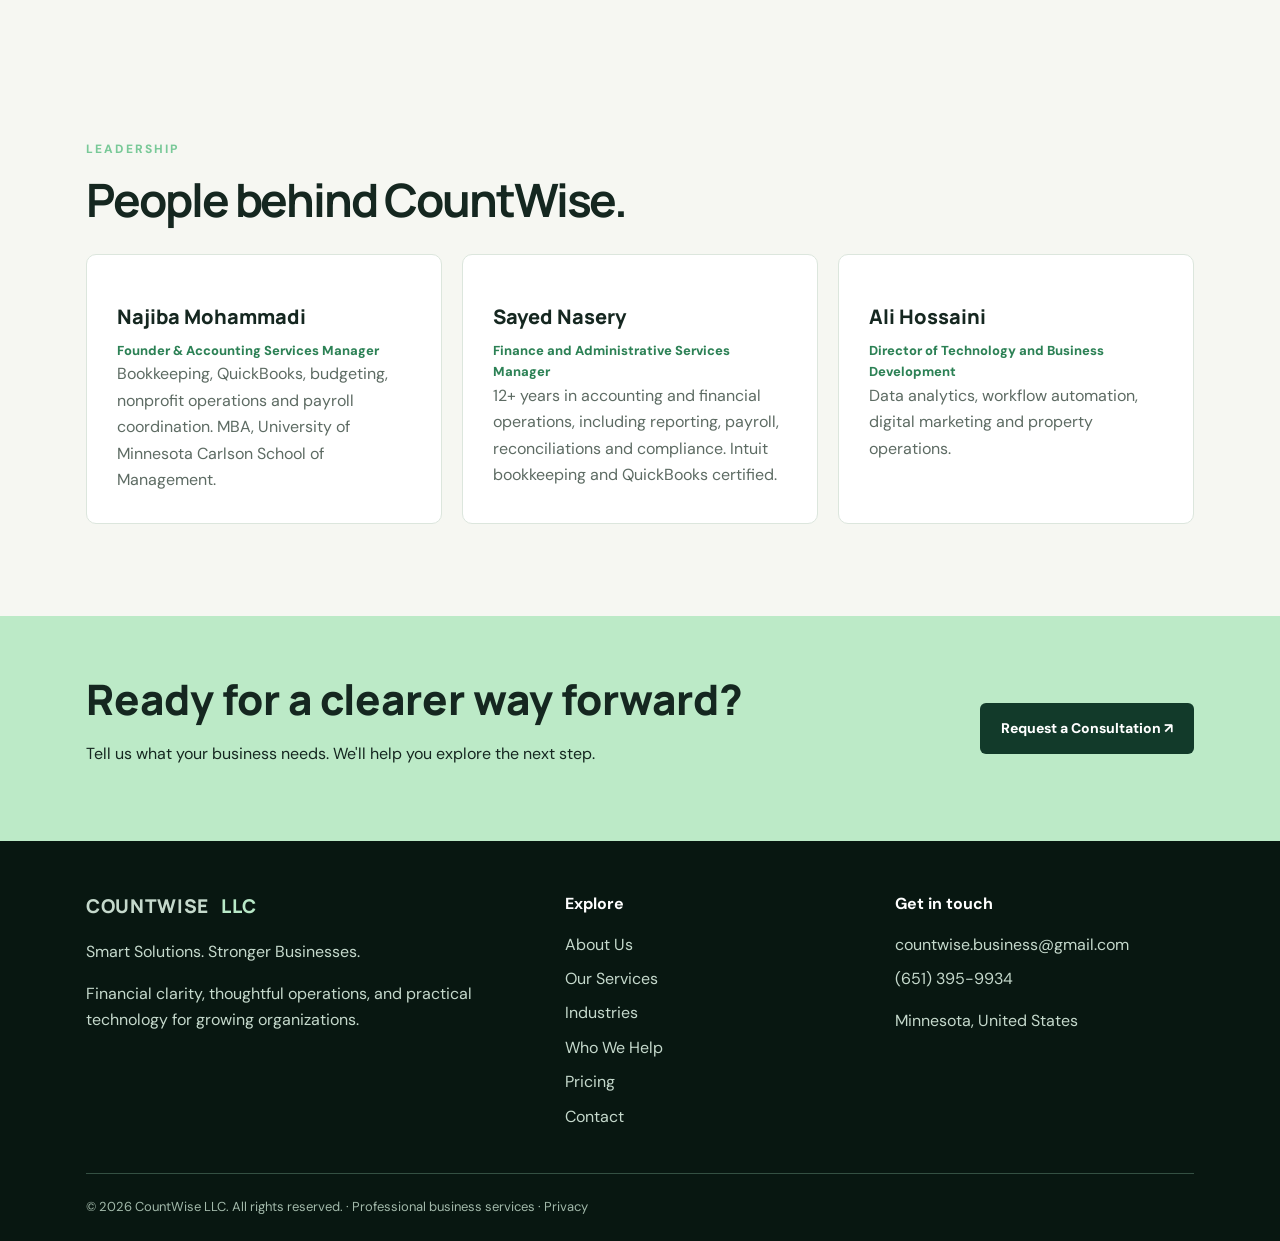
==== commit 76bfd716: "Refresh CountWise with photo-led scrolling design and prominent phone navigation" ====
--- a/about.html
+++ b/about.html
@@ -1 +1 @@
-<!doctype html><html lang="en"><head><meta charset="utf-8"><meta name="viewport" content="width=device-width,initial-scale=1"><title>About Our Team | CountWise LLC</title><meta name="description" content="Meet the CountWise LLC leadership team and learn about our mission, vision and approach to business services."><meta name="theme-color" content="#091814"><link rel="canonical" href="https://countwisellc.com/about.html"><link rel="icon" href="assets/favicon.png" type="image/png"><link rel="stylesheet" href="assets/style.css"><meta property="og:type" content="website"><meta property="og:title" content="About Our Team | CountWise LLC"><meta property="og:description" content="Meet the CountWise LLC leadership team and learn about our mission, vision and approach to business services."><meta property="og:image" content="https://countwisellc.com/assets/countwise-logo.jpg"><meta property="og:url" content="https://countwisellc.com/about.html"><script type="application/ld+json">{"@context":"https://schema.org","@type":"ProfessionalService","name":"CountWise LLC","url":"https://countwisellc.com","email":"countwise.business@gmail.com","telephone":"+1-651-395-9934","areaServed":{"@type":"State","name":"Minnesota"},"description":"Bookkeeping, financial management, administrative services, marketing and technology solutions."}</script></head><body><a class="skip" href="#main">Skip to content</a><header class="top"><div class="container nav"><a class="brand" href="index.html" aria-label="CountWise LLC home"><img class="brandmark" src="assets/countwise-animated-mark.svg" alt="CountWise animated logo: spinning C and rising chart"><span>COUNTWISE <span>LLC</span></span></a><button class="menu" aria-label="Toggle navigation" aria-expanded="false" aria-controls="main-nav">☰ Menu</button><nav class="navlinks" id="main-nav" aria-label="Main navigation"><a href="index.html" class="" >Home</a><a href="about.html" class="active" aria-current="page">About</a><a href="services.html" class="" >Services</a><a href="industries.html" class="" >Industries</a><a href="who-we-help.html">Who We Help</a><a href="pricing.html">Pricing</a><a href="contact.html" class="" >Contact</a><a class="button" href="contact.html">Let's Talk ↗</a></nav></div></header><main id="main"><section class="pagehero"><div class="container"><div class="eyebrow">Our story</div><h1>Built around clarity, trust, and progress.</h1><p>CountWise brings financial know-how, operational experience, and technology-minded thinking together for businesses ready to grow.</p></div></section><section class="section white"><div class="container split"><div><div class="eyebrow">Who we are</div><h2>Smart solutions for everyday business challenges.</h2><p>CountWise supports Minnesota businesses with accounting, financial organization, operations and practical technology.</p></div><div class="about-photo-block"><figure class="site-human-shot"><img src="https://images.unsplash.com/photo-1521737711867-e3b97375f902?auto=format&amp;fit=crop&amp;w=1200&amp;q=80" loading="lazy" decoding="async" alt="Professionals collaborating on a business project"><figcaption>Illustrative business photography</figcaption></figure><div class="mini-values"><strong>Organized numbers. Clear decisions.</strong><p>Bookkeeping · Operations · Technology</p></div></div></div></section><section class="section"><div class="container"><div class="featurebox"><h3>Our mission</h3><p>Empower organizations through reliable financial services, efficient administration, effective marketing, and practical technology.</p><h3>Our vision</h3><p>Become a trusted, technology-driven partner known for financial clarity, operational excellence, and sustainable growth.</p></div></div></section><section class="section"><div class="container"><div class="sectionhead"><div class="eyebrow">Leadership</div><h2>People behind CountWise.</h2></div><div class="team"><article class="card"><h3>Najiba Mohammadi</h3><div class="role">Founder & Accounting Services Manager</div><p>Bookkeeping, QuickBooks, budgeting, nonprofit operations and payroll coordination. MBA, University of Minnesota Carlson School of Management.</p></article><article class="card"><h3>Sayed Nasery</h3><div class="role">Finance and Administrative Services Manager</div><p>12+ years in accounting and financial operations, including reporting, payroll, reconciliations and compliance. Intuit bookkeeping and QuickBooks certified.</p></article><article class="card"><h3>Ali Hossaini</h3><div class="role">Director of Technology and Business Development</div><p>Data analytics, workflow automation, digital marketing and property operations.</p></article></div></div></section></main><section class="cta"><div class="container cta-inner"><div><h2>Ready for a clearer way forward?</h2><p>Tell us what your business needs. We'll help you explore the next step.</p></div><a class="button" href="contact.html">Request a Consultation ↗</a></div></section><footer class="footer"><div class="container"><div class="footgrid"><div><div class="brand">COUNTWISE <span>LLC</span></div><p>Smart Solutions. Stronger Businesses.</p><p>Financial clarity, thoughtful operations, and practical technology for growing organizations.</p></div><div><h4>Explore</h4><a href="about.html">About Us</a><a href="services.html">Our Services</a><a href="industries.html">Industries</a><a href="who-we-help.html">Who We Help</a><a href="pricing.html">Pricing</a><a href="contact.html">Contact</a></div><div><h4>Get in touch</h4><a href="mailto:countwise.business@gmail.com">countwise.business@gmail.com</a><a href="tel:+16513959934">(651) 395-9934</a><p>Minnesota, United States</p></div></div><div class="copyright">© <span id="year">2026</span> CountWise LLC. All rights reserved. · Professional business services · <a style="display:inline" href="privacy.html">Privacy</a></div></div></footer><script src="assets/site.js" defer></script><script>document.getElementById('year').textContent=new Date().getFullYear()</script></body></html>+<!doctype html><html lang="en"><head><meta charset="utf-8"><meta name="viewport" content="width=device-width,initial-scale=1"><title>About Our Team | CountWise LLC</title><meta name="description" content="Meet the CountWise LLC leadership team and learn about our mission, vision and approach to business services."><meta name="theme-color" content="#ffffff"><link rel="canonical" href="https://countwisellc.com/about.html"><link rel="icon" href="assets/favicon.png" type="image/png"><link rel="stylesheet" href="assets/style.css"><meta property="og:type" content="website"><meta property="og:title" content="About Our Team | CountWise LLC"><meta property="og:description" content="Meet the CountWise LLC leadership team and learn about our mission, vision and approach to business services."><meta property="og:image" content="https://countwisellc.com/assets/countwise-logo.jpg"><meta property="og:url" content="https://countwisellc.com/about.html"><script type="application/ld+json">{"@context":"https://schema.org","@type":"ProfessionalService","name":"CountWise LLC","url":"https://countwisellc.com","email":"countwise.business@gmail.com","telephone":"+1-651-395-9934","areaServed":{"@type":"State","name":"Minnesota"},"description":"Bookkeeping, financial management, administrative services, marketing and technology solutions."}</script></head><body><a class="skip" href="#main">Skip to content</a><header class="top"><div class="container nav"><a class="brand" href="index.html" aria-label="CountWise LLC home"><img class="brandmark" src="assets/countwise-animated-mark.svg" alt="CountWise logo"><span>COUNT<span>WISE</span> <small>LLC</small></span></a><button class="menu" aria-label="Toggle navigation" aria-expanded="false" aria-controls="main-nav">☰ Menu</button><nav class="navlinks" id="main-nav" aria-label="Main navigation"><a href="index.html">Home</a><a href="services.html">Services</a><a href="who-we-help.html">Who We Help</a><a href="pricing.html">Pricing</a><a href="about.html" class="active" aria-current="page">About</a><a href="contact.html">Contact</a></nav><a class="header-phone" href="tel:+16513959934" aria-label="Call CountWise at 651-395-9934"><span class="call-symbol">☎</span><span><small>Talk to CountWise</small><strong>(651) 395-9934</strong></span></a></div></header><main id="main"><section class="pagehero cw-pagehero" style="--page-photo:url('https://images.unsplash.com/photo-1556761175-b413da4baf72?auto=format&fit=crop&w=1600&q=85')"><div class="container"><div class="eyebrow">Our story</div><h1>Built around clarity, trust, and progress.</h1><p>CountWise brings financial know-how, operational experience, and technology-minded thinking together for businesses ready to grow.</p></div></section><section class="section white"><div class="container split"><div><div class="eyebrow">Who we are</div><h2>Smart solutions for everyday business challenges.</h2><p>CountWise supports Minnesota businesses with accounting, financial organization, operations and practical technology.</p></div><div class="about-photo-block"><figure class="site-human-shot"><img src="https://images.unsplash.com/photo-1521737711867-e3b97375f902?auto=format&amp;fit=crop&amp;w=1200&amp;q=80" loading="lazy" decoding="async" alt="Professionals collaborating on a business project"><figcaption>Illustrative business photography</figcaption></figure><div class="mini-values"><strong>Organized numbers. Clear decisions.</strong><p>Bookkeeping · Operations · Technology</p></div></div></div></section><section class="section"><div class="container"><div class="featurebox"><h3>Our mission</h3><p>Empower organizations through reliable financial services, efficient administration, effective marketing, and practical technology.</p><h3>Our vision</h3><p>Become a trusted, technology-driven partner known for financial clarity, operational excellence, and sustainable growth.</p></div></div></section><section class="section"><div class="container"><div class="sectionhead"><div class="eyebrow">Leadership</div><h2>People behind CountWise.</h2></div><div class="team"><article class="card"><h3>Najiba Mohammadi</h3><div class="role">Founder & Accounting Services Manager</div><p>Bookkeeping, QuickBooks, budgeting, nonprofit operations and payroll coordination. MBA, University of Minnesota Carlson School of Management.</p></article><article class="card"><h3>Sayed Nasery</h3><div class="role">Finance and Administrative Services Manager</div><p>12+ years in accounting and financial operations, including reporting, payroll, reconciliations and compliance. Intuit bookkeeping and QuickBooks certified.</p></article><article class="card"><h3>Ali Hossaini</h3><div class="role">Director of Technology and Business Development</div><p>Data analytics, workflow automation, digital marketing and property operations.</p></article></div></div></section></main><section class="cta"><div class="container cta-inner"><div><h2>Ready for a clearer way forward?</h2><p>Tell us what your business needs. We'll help you explore the next step.</p></div><a class="button" href="contact.html">Request a Consultation ↗</a></div></section><footer class="footer"><div class="container"><div class="footgrid"><div><div class="brand">COUNTWISE <span>LLC</span></div><p>Smart Solutions. Stronger Businesses.</p><p>Financial clarity, thoughtful operations, and practical technology for growing organizations.</p></div><div><h4>Explore</h4><a href="about.html">About Us</a><a href="services.html">Our Services</a><a href="industries.html">Industries</a><a href="who-we-help.html">Who We Help</a><a href="pricing.html">Pricing</a><a href="contact.html">Contact</a></div><div><h4>Get in touch</h4><a href="mailto:countwise.business@gmail.com">countwise.business@gmail.com</a><a href="tel:+16513959934">(651) 395-9934</a><p>Minnesota, United States</p></div></div><div class="copyright">© <span id="year">2026</span> CountWise LLC. All rights reserved. · Professional business services · <a style="display:inline" href="privacy.html">Privacy</a></div></div></footer><script src="assets/site.js" defer></script><script>document.getElementById('year').textContent=new Date().getFullYear()</script></body></html>
--- a/assets/style.css
+++ b/assets/style.css
@@ -38,3 +38,6 @@
 
 /* Final editorial balance */
 .service-visual-intro{display:grid;grid-template-columns:1.05fr .95fr;gap:34px;align-items:center;margin-bottom:42px;padding:18px 0}.service-visual-intro .editorial-photo{max-height:330px}.about-photo-block{min-width:0}.mini-values{background:#e7f2e8;padding:14px 18px;border-radius:12px;margin-top:14px}.mini-values p{margin:4px 0 0;color:#52675b;font-size:13px}.contact-photo{margin-bottom:23px}.contact-photo .site-human-shot{aspect-ratio:1.9}.pricing-hero .pricing-photo{max-width:350px;margin:12px 0 0}.pricing-hero .pricing-photo .site-human-shot{aspect-ratio:2.1}.site-human-shot figcaption{display:none}.editorial-photo figcaption{font-size:10px}.navlinks a:not(.button){letter-spacing:-.025em}@media(max-width:800px){.service-visual-intro{grid-template-columns:1fr}.pricing-hero .pricing-photo{max-width:100%}.contact-photo .site-human-shot{aspect-ratio:1.6}}
+
+/* Contact page: CountWise business card gallery */
+.contact-business-cards{display:grid;grid-template-columns:repeat(2,minmax(0,1fr));gap:25px;align-items:start}.contact-business-cards figure{margin:0}.contact-business-cards img{display:block;width:100%;height:auto;aspect-ratio:7/4;object-fit:contain;background:#fff;border:1px solid #e4e9e0;border-radius:12px;box-shadow:0 16px 34px #1539231d}.contact-business-cards figcaption{font-size:13px;color:#617668;margin-top:12px;text-align:center}.card-connection{display:flex;gap:24px;flex-wrap:wrap;margin:25px 0 0}.card-connection a{color:#176b43;font-weight:800}.card-connection a:hover{text-decoration:underline}@media(max-width:720px){.contact-business-cards{grid-template-columns:1fr;gap:20px}}
